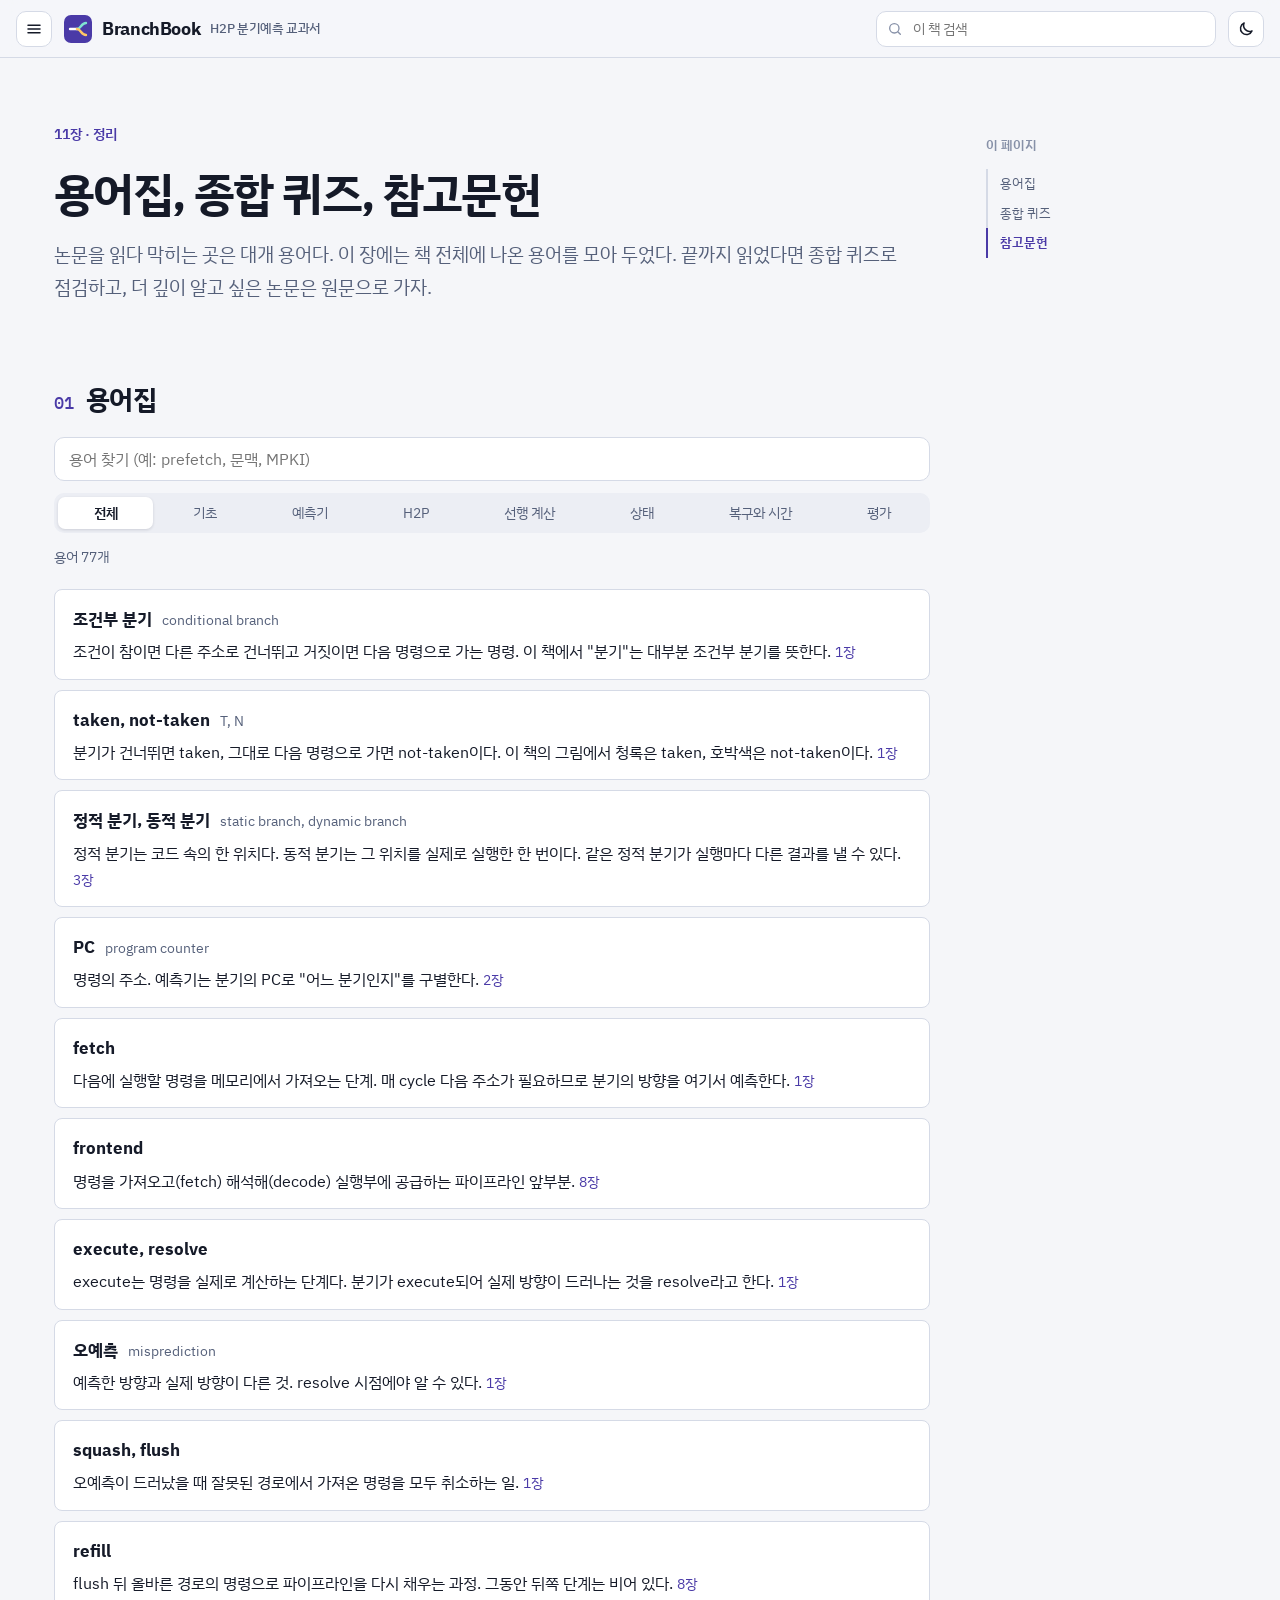
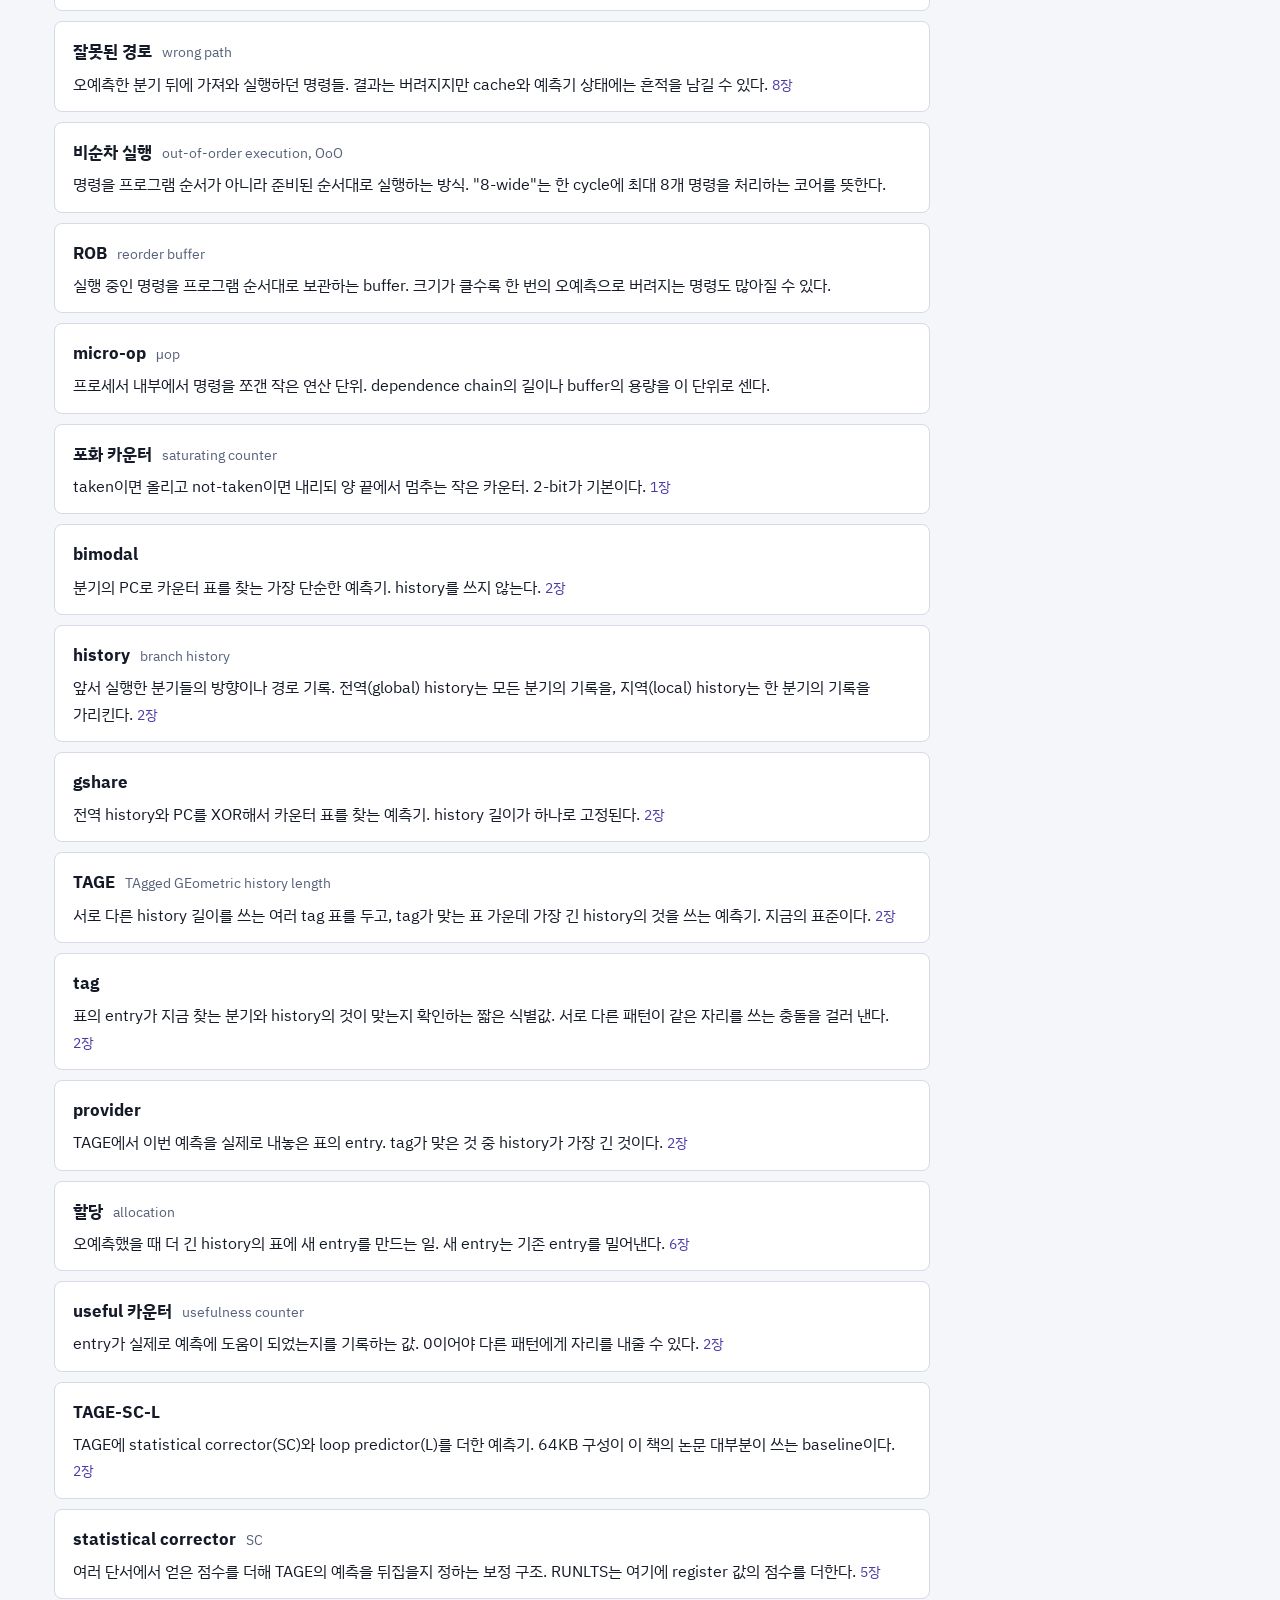
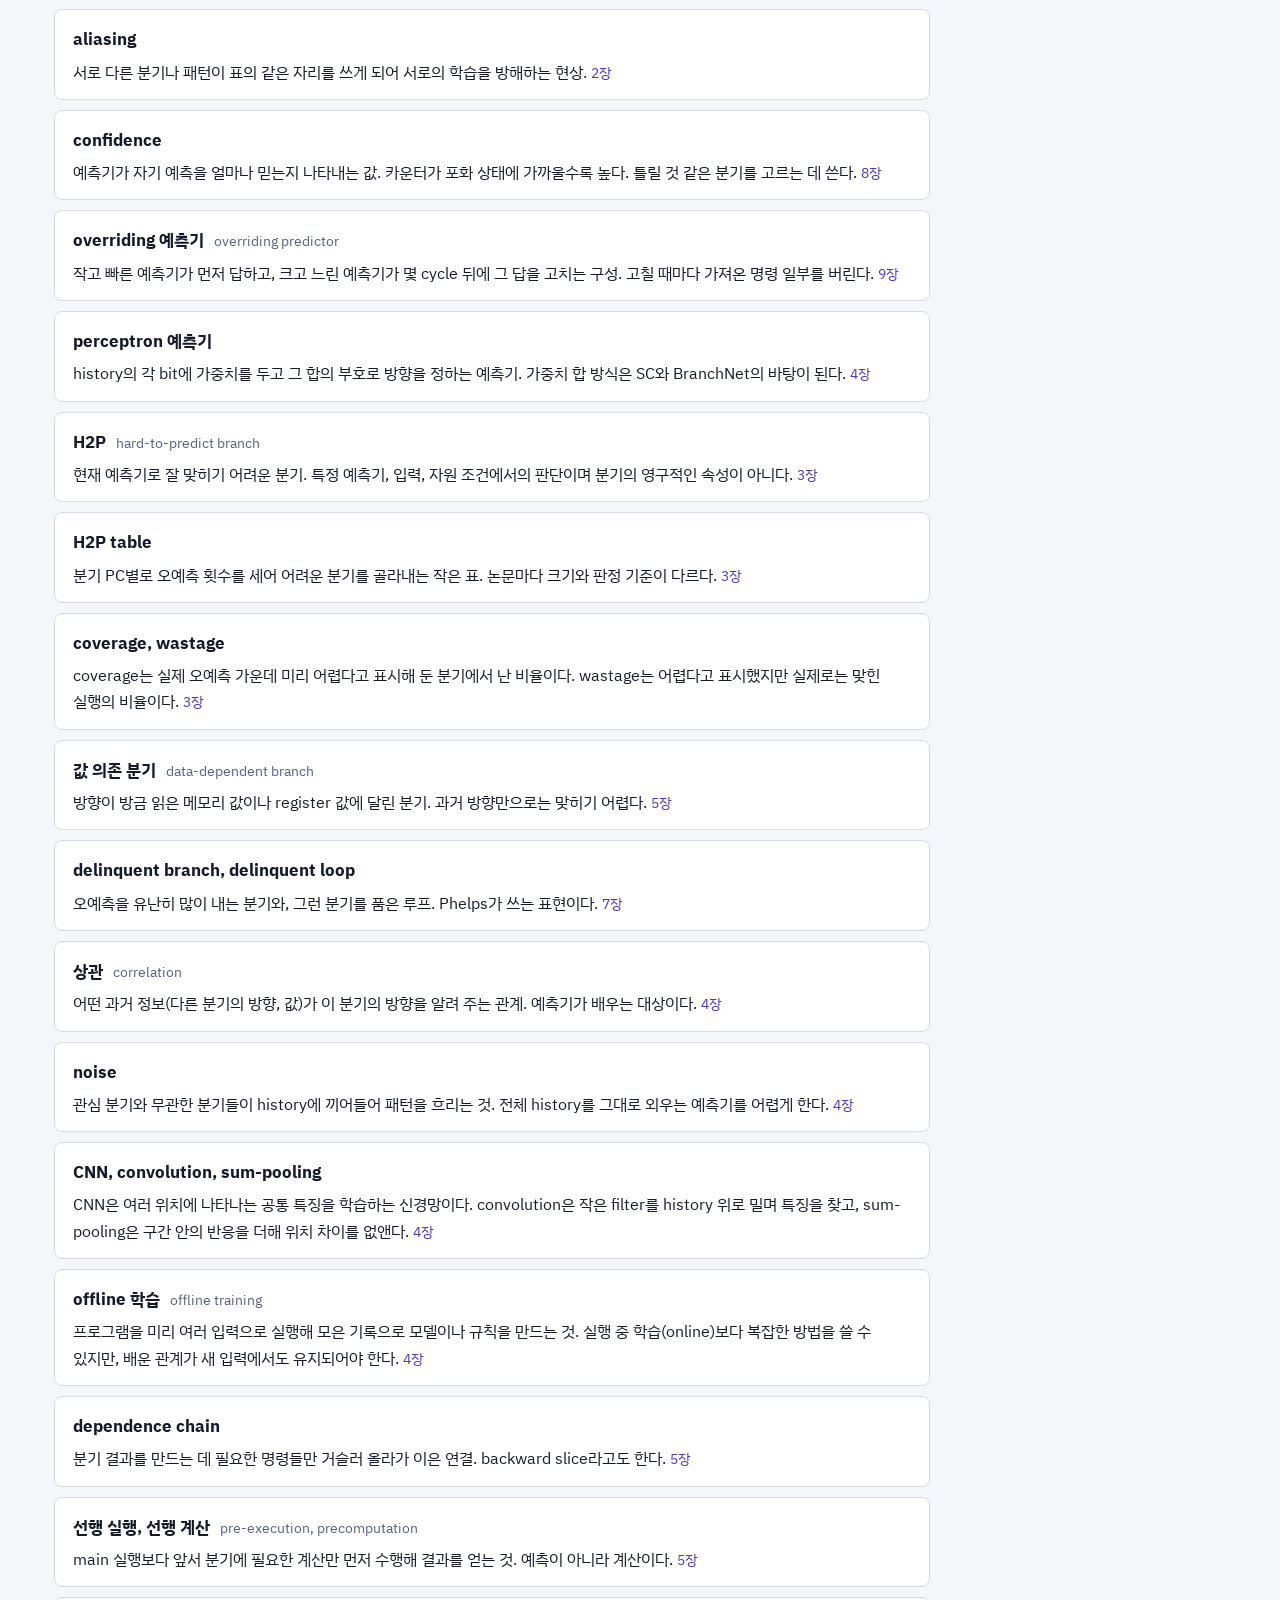
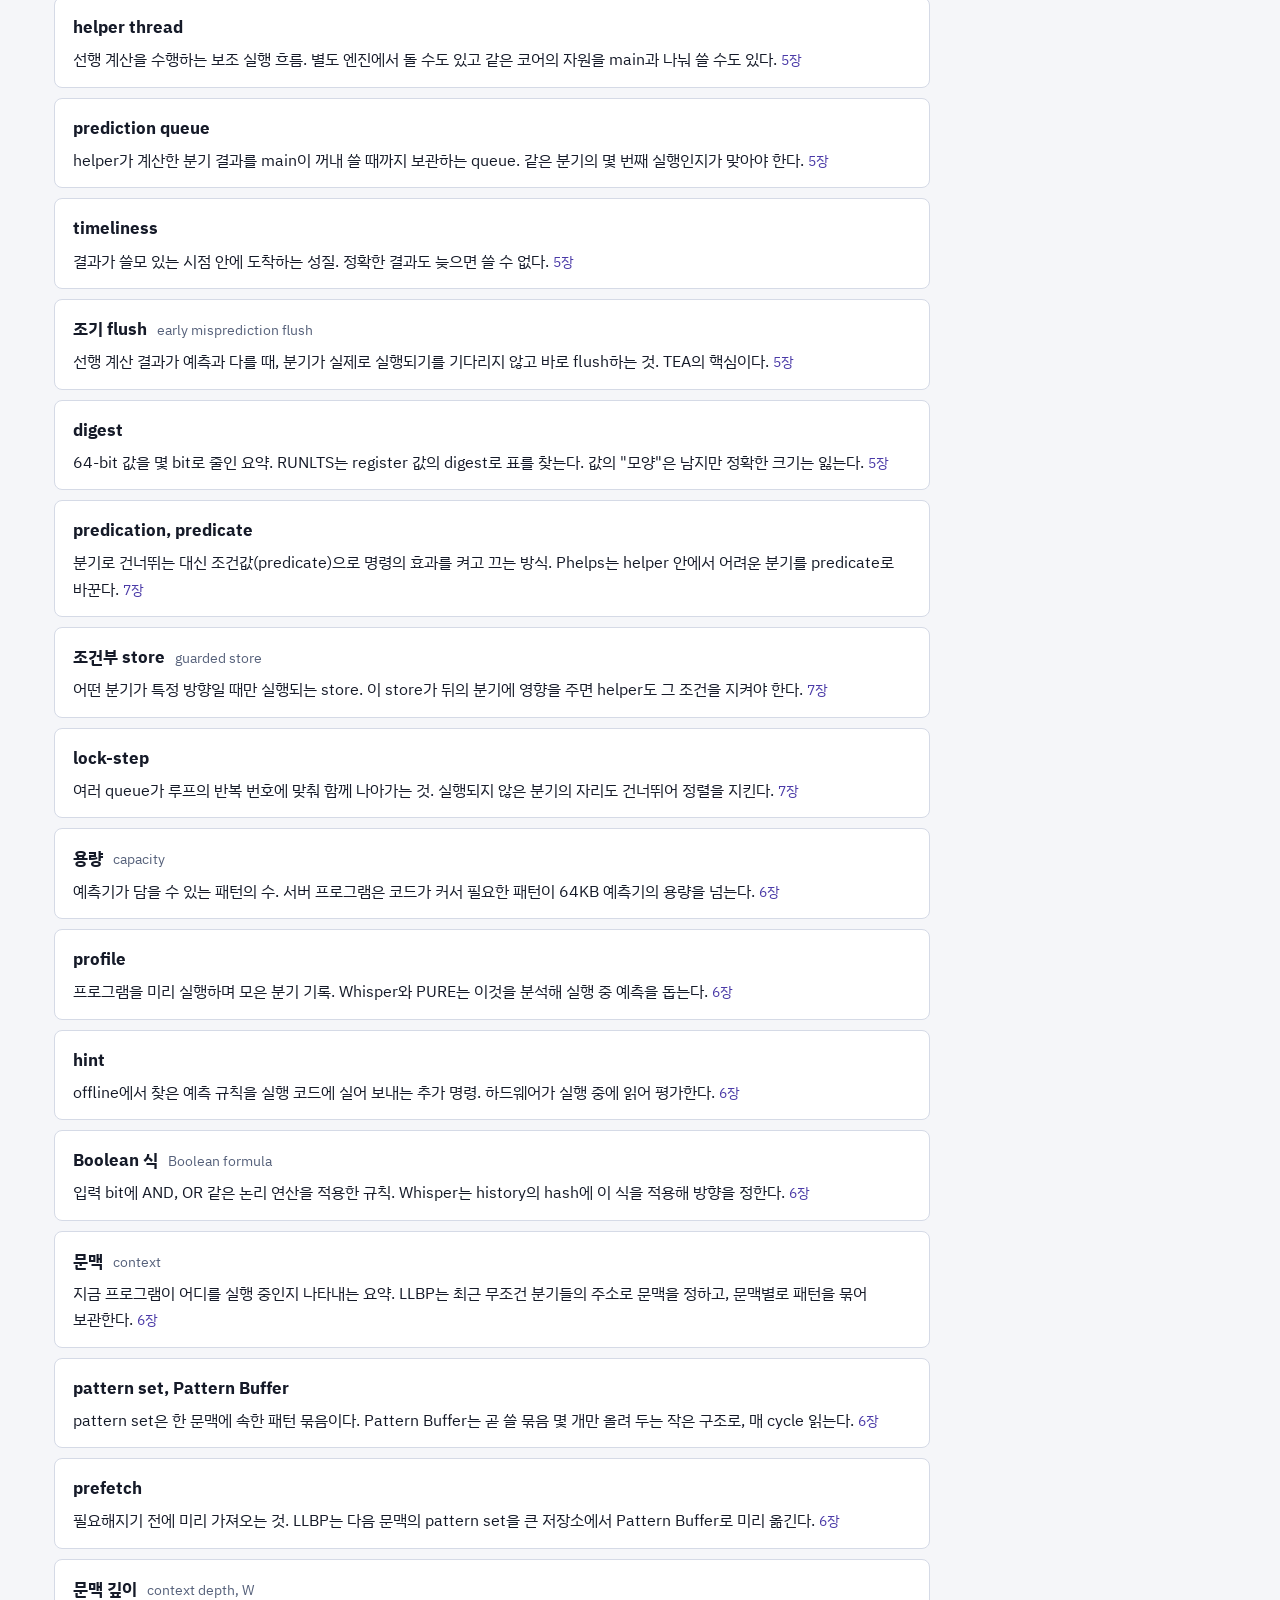
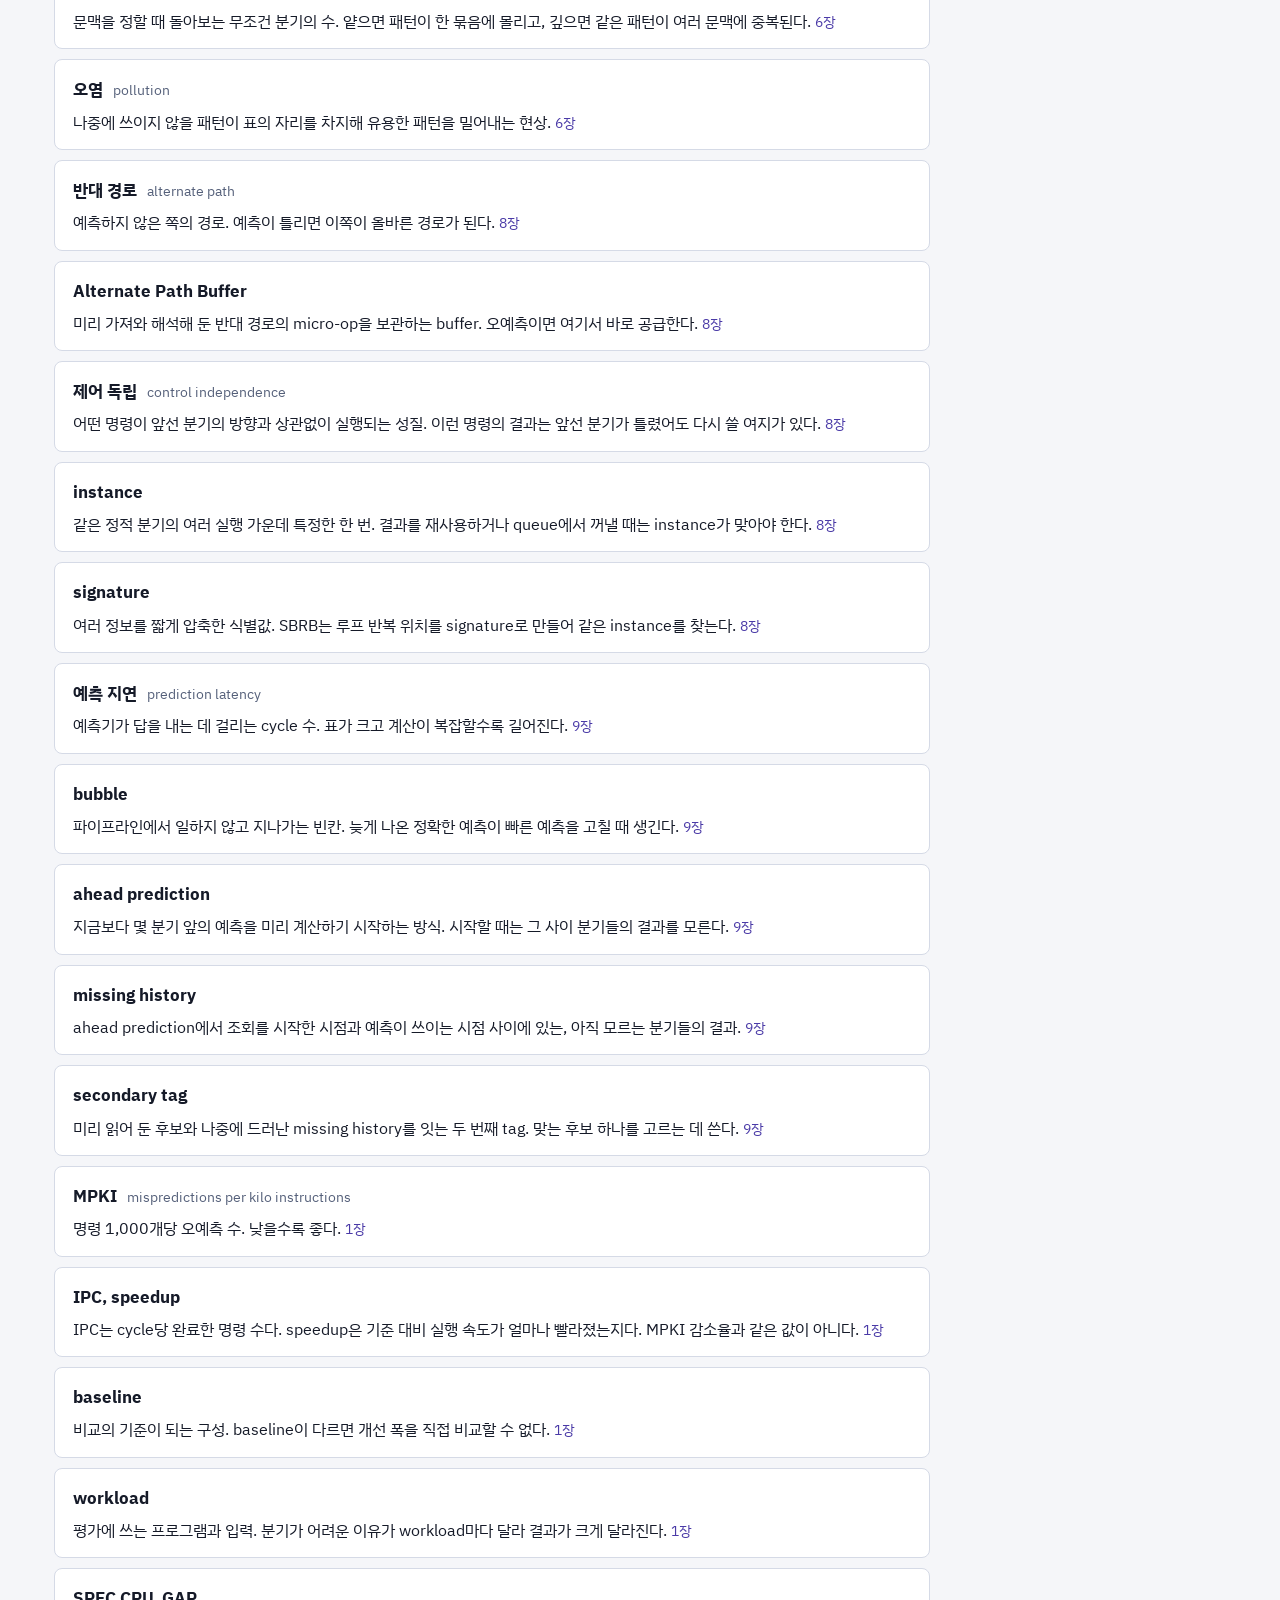
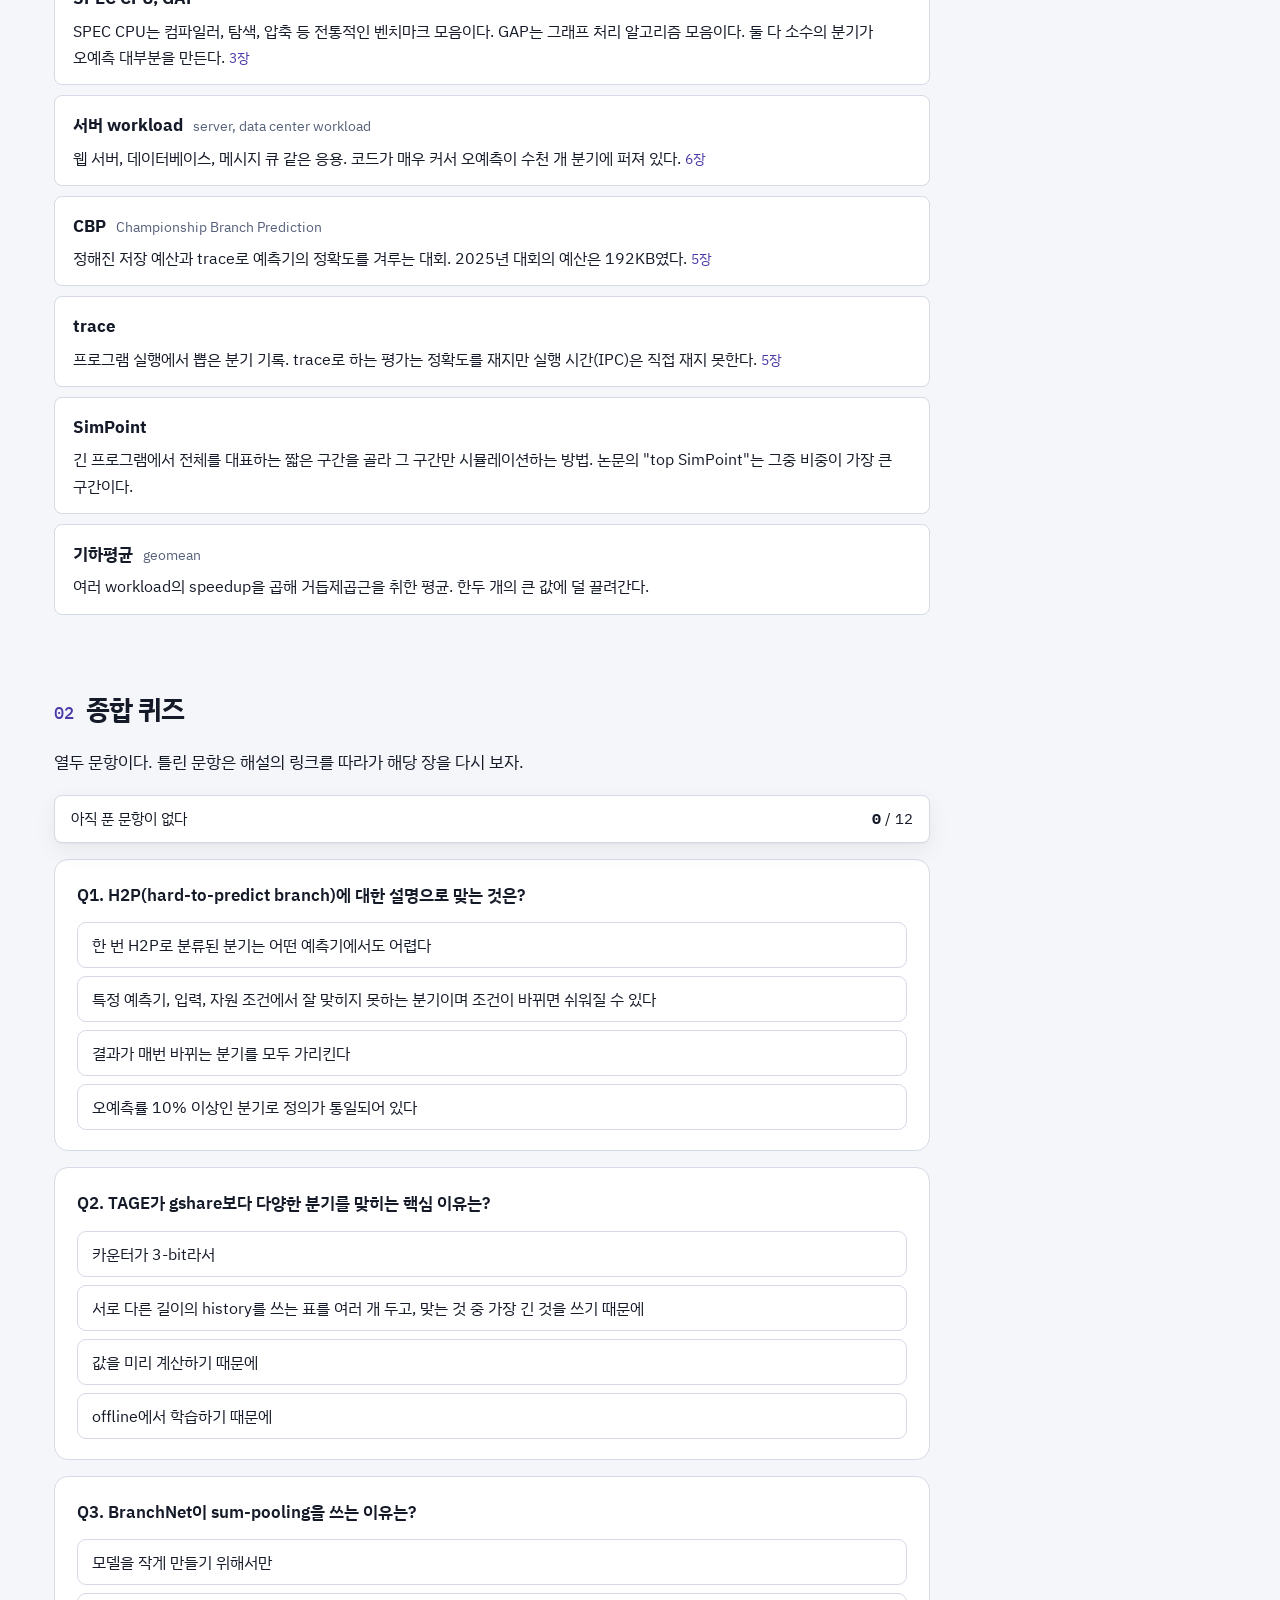
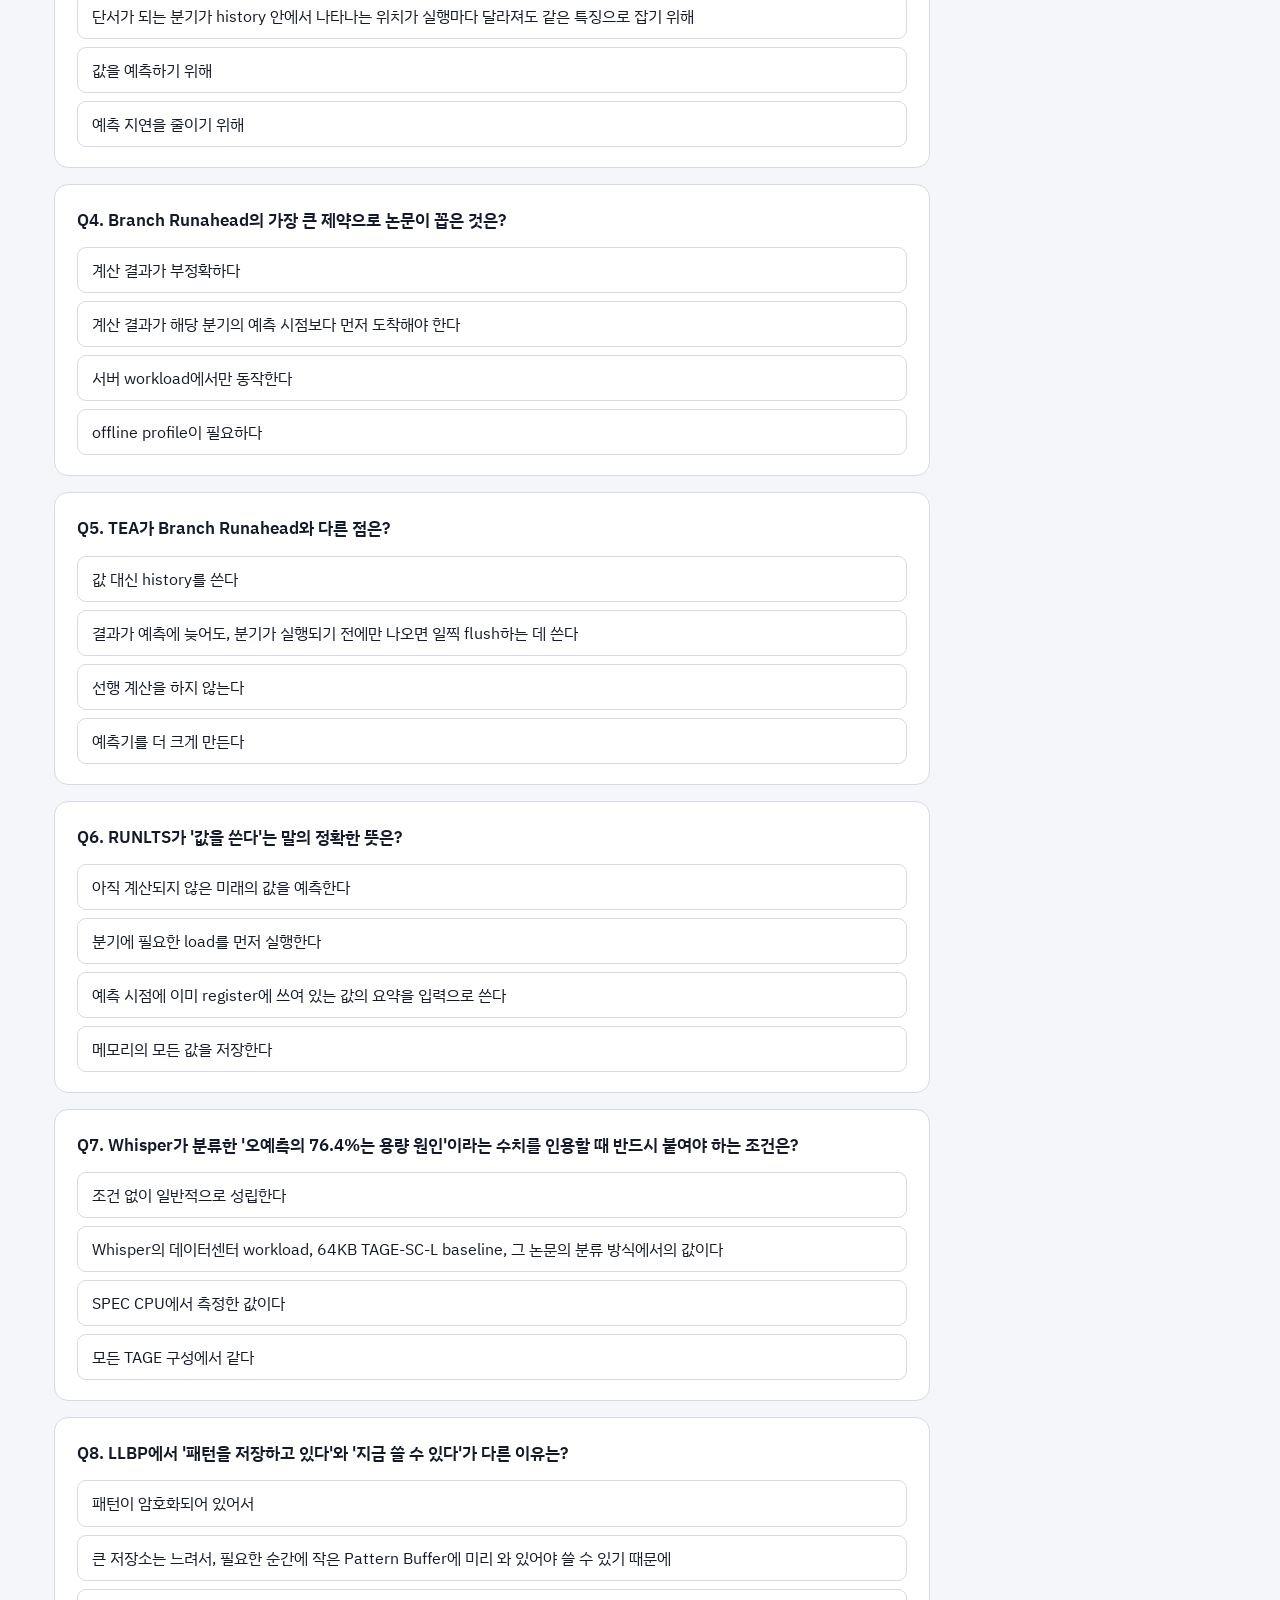
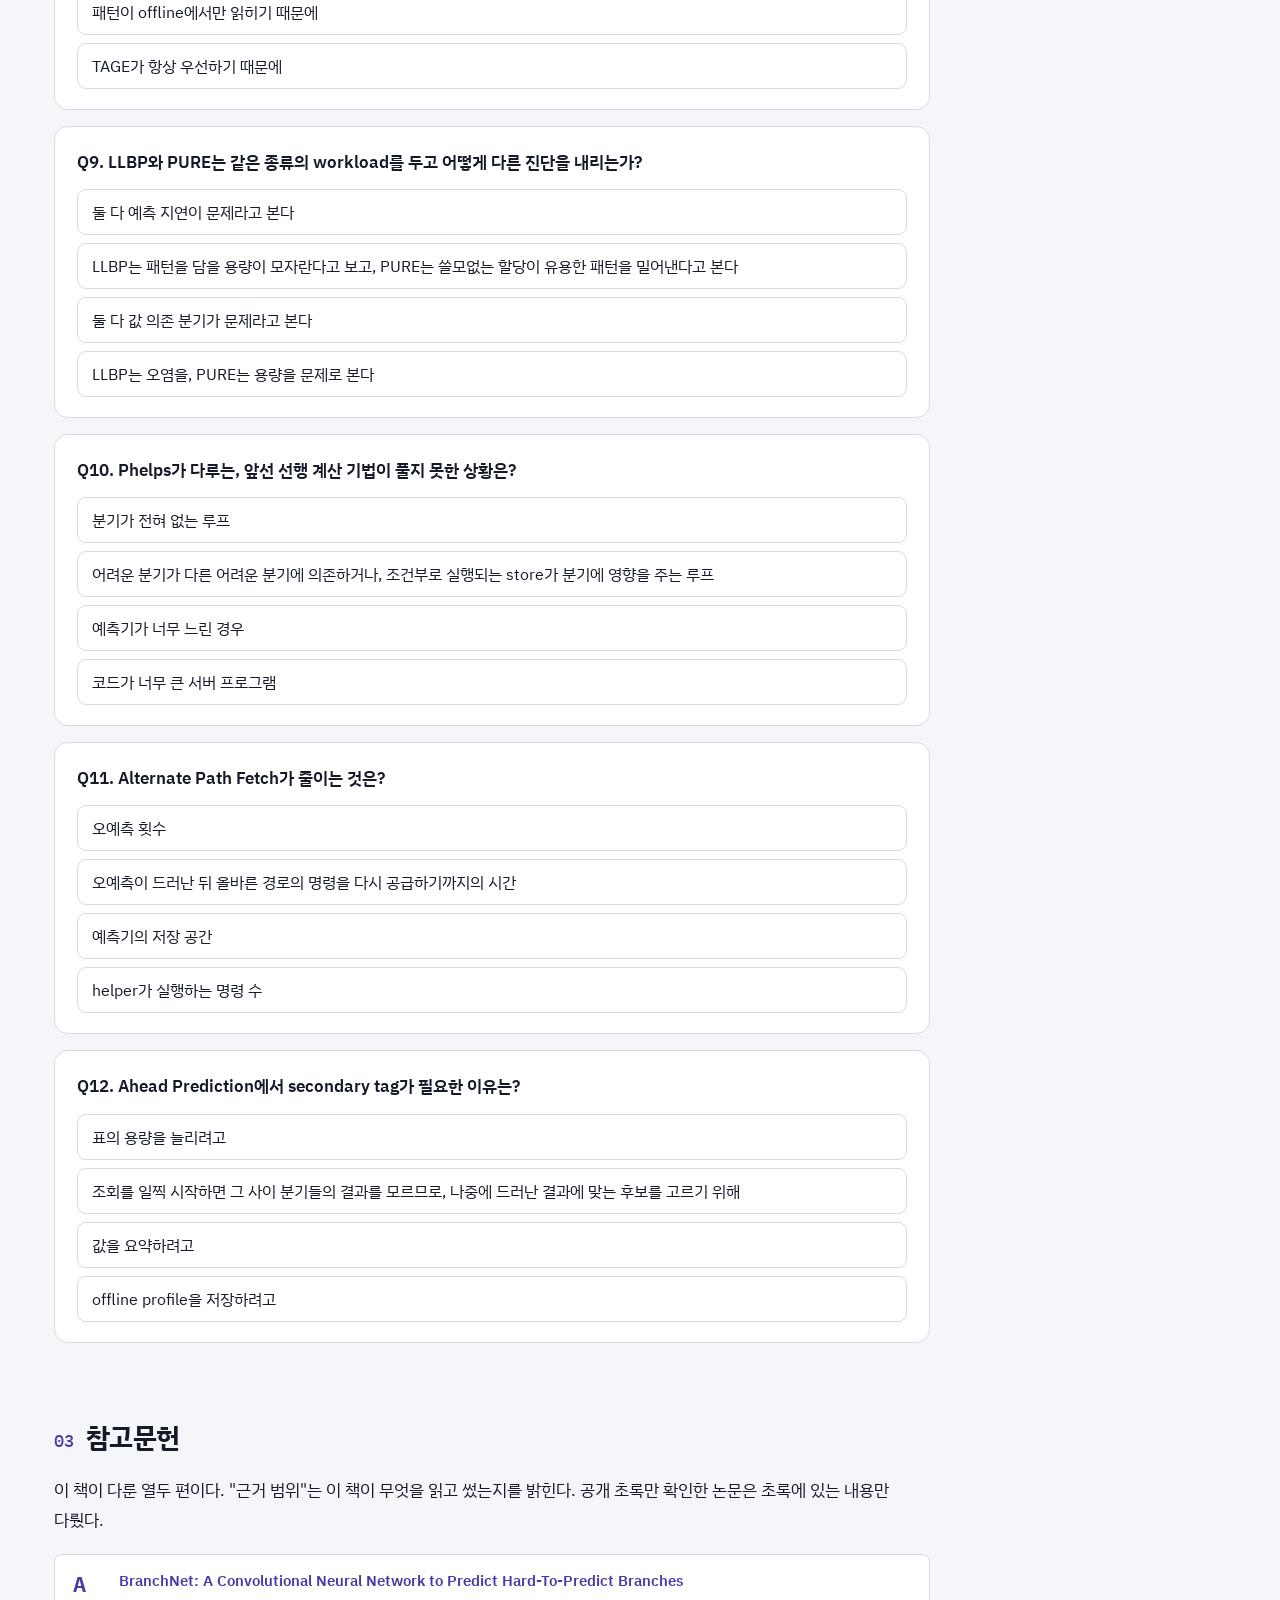
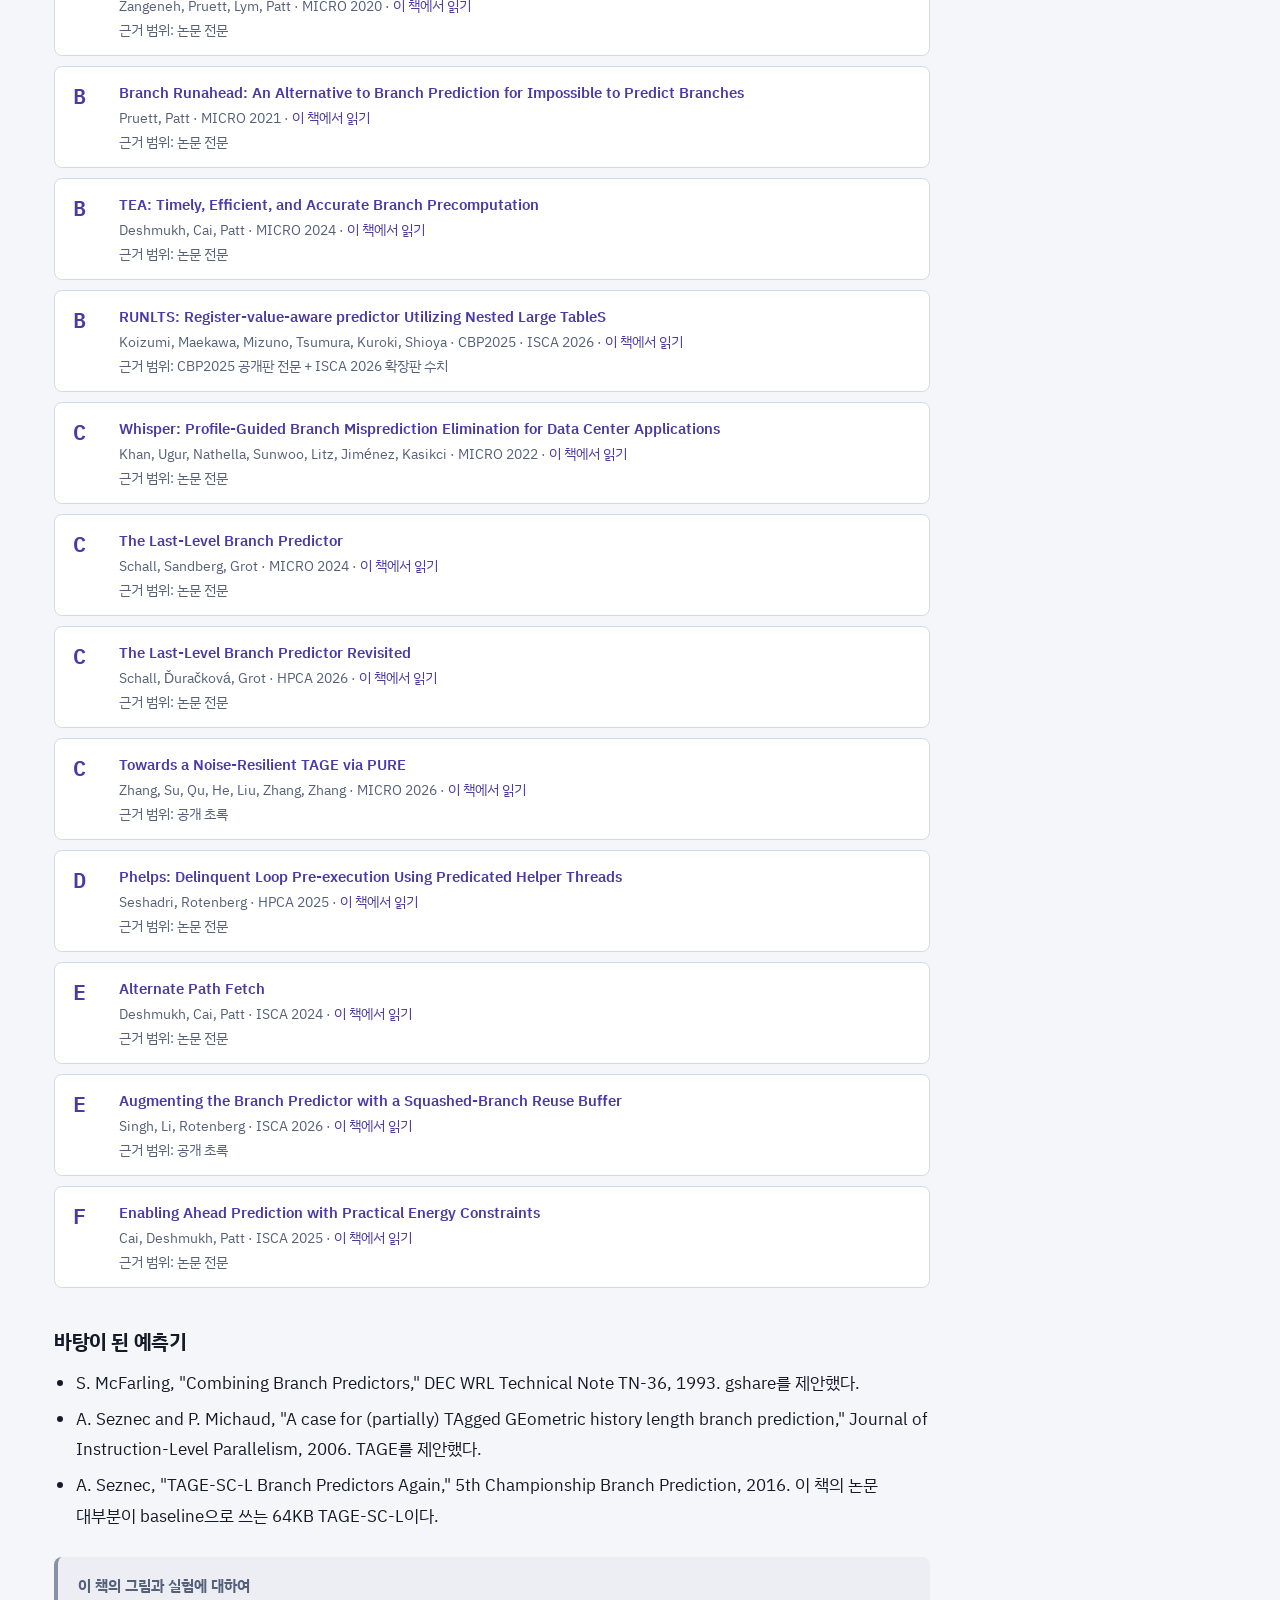
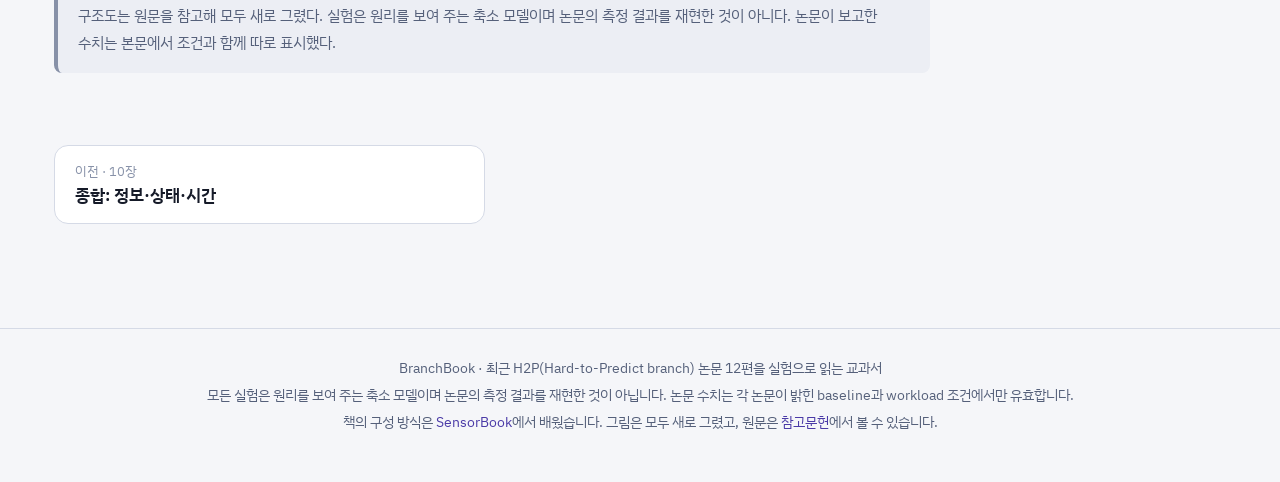
==== chapters/glossary.html @ 48003261 "BranchBook 첫 배포: 홈, 1장, 10장, 11장" ====
<!doctype html>
<html lang="ko">
<head>
<meta charset="utf-8">
<meta name="viewport" content="width=device-width, initial-scale=1">
<title>11장 · 용어집, 종합 퀴즈, 참고문헌 — BranchBook</title>
<meta name="description" content="H2P 분기예측 논문을 읽는 데 필요한 용어 70여 개, 전체 내용을 점검하는 종합 퀴즈, 열두 편의 원문 링크.">
<link rel="icon" href="../favicon.svg" type="image/svg+xml">
<link rel="stylesheet" href="../css/style.css">
<script src="../js/common.js"></script>
<script src="../js/papers.js"></script>
<style>
  .glossary-tools { display: grid; gap: 12px; margin-bottom: 20px; }
  .glossary-tools input[type="search"] { width: 100%; height: 44px; padding: 0 14px; border-radius: 10px; border: 1px solid var(--border); background: var(--elevated); color: var(--text); font: inherit; font-size: 16px; }
  .glossary-count { font-size: 13.5px; color: var(--text-dim); }
  dl.glossary { margin: 0; display: grid; gap: 10px; }
  .glossary-entry { background: var(--elevated); border: 1px solid var(--border); border-radius: var(--radius-small); padding: 14px 18px; }
  .glossary-entry[hidden] { display: none; }
  .glossary-entry dt { font-weight: 700; display: flex; flex-wrap: wrap; gap: 4px 10px; align-items: baseline; }
  .glossary-entry dt small { font-weight: 400; color: var(--text-dim); font-size: 13.5px; }
  .glossary-entry dd { margin: 4px 0 0; font-size: 15.5px; line-height: 1.7; }
  .glossary-entry dd a { white-space: nowrap; font-size: 13.5px; }
  .quiz-score { position: sticky; top: calc(var(--topbar-height) + 10px); z-index: 4; background: var(--elevated); border: 1px solid var(--border); border-radius: var(--radius-small); padding: 10px 16px; margin-bottom: 16px; font-size: 14.5px; display: flex; justify-content: space-between; gap: 12px; box-shadow: var(--shadow); }
  .quiz-score b { font-family: var(--mono); }
  ol.references { list-style: none; padding: 0 !important; display: grid; gap: 10px; }
  ol.references li { background: var(--elevated); border: 1px solid var(--border); border-radius: var(--radius-small); padding: 14px 18px; font-size: 15px; line-height: 1.6; margin: 0; display: grid; grid-template-columns: 34px 1fr; gap: 2px 12px; }
  ol.references .reference-category { grid-row: span 3; font-family: var(--mono); font-size: 22px; font-weight: 600; color: var(--accent); line-height: 1.3; }
  ol.references .reference-title { font-weight: 600; }
  ol.references .reference-meta { color: var(--text-dim); font-size: 14px; }
  ol.references .reference-scope { color: var(--text-dim); font-size: 13.5px; }
</style>
</head>
<body data-root="../" data-chapter="glossary">
<main class="chapter">
  <header class="chapter-hero">
    <p class="chapter-kicker"></p>
    <h1>용어집, 종합 퀴즈, 참고문헌</h1>
    <p class="lead">논문을 읽다 막히는 곳은 대개 용어다. 이 장에는 책 전체에 나온 용어를 모아 두었다. 끝까지 읽었다면 종합 퀴즈로 점검하고, 더 깊이 알고 싶은 논문은 원문으로 가자.</p>
  </header>

  <!-- ============================================================ 1 -->
  <section id="terms">
    <h2>용어집</h2>
    <div class="glossary-tools">
      <input type="search" id="glossary-filter" placeholder="용어 찾기 (예: prefetch, 문맥, MPKI)" aria-label="용어 찾기" autocomplete="off">
      <div class="segmented" id="glossary-group">
        <button data-value="all" class="on">전체</button><button data-value="기초">기초</button><button data-value="예측기">예측기</button><button data-value="H2P">H2P</button><button data-value="선행 계산">선행 계산</button><button data-value="상태">상태</button><button data-value="복구와 시간">복구와 시간</button><button data-value="평가">평가</button>
      </div>
      <div class="glossary-count" id="glossary-count" aria-live="polite"></div>
    </div>

    <dl class="glossary" id="glossary-list">
      <div class="glossary-entry" data-group="기초"><dt>조건부 분기 <small>conditional branch</small></dt><dd>조건이 참이면 다른 주소로 건너뛰고 거짓이면 다음 명령으로 가는 명령. 이 책에서 "분기"는 대부분 조건부 분기를 뜻한다. <a href="basics.html#why-predict">1장</a></dd></div>
      <div class="glossary-entry" data-group="기초"><dt>taken, not-taken <small>T, N</small></dt><dd>분기가 건너뛰면 taken, 그대로 다음 명령으로 가면 not-taken이다. 이 책의 그림에서 청록은 taken, 호박색은 not-taken이다. <a href="basics.html#why-predict">1장</a></dd></div>
      <div class="glossary-entry" data-group="기초"><dt>정적 분기, 동적 분기 <small>static branch, dynamic branch</small></dt><dd>정적 분기는 코드 속의 한 위치다. 동적 분기는 그 위치를 실제로 실행한 한 번이다. 같은 정적 분기가 실행마다 다른 결과를 낼 수 있다. <a href="h2p.html">3장</a></dd></div>
      <div class="glossary-entry" data-group="기초"><dt>PC <small>program counter</small></dt><dd>명령의 주소. 예측기는 분기의 PC로 "어느 분기인지"를 구별한다. <a href="history.html">2장</a></dd></div>
      <div class="glossary-entry" data-group="기초"><dt>fetch</dt><dd>다음에 실행할 명령을 메모리에서 가져오는 단계. 매 cycle 다음 주소가 필요하므로 분기의 방향을 여기서 예측한다. <a href="basics.html#why-predict">1장</a></dd></div>
      <div class="glossary-entry" data-group="기초"><dt>frontend</dt><dd>명령을 가져오고(fetch) 해석해(decode) 실행부에 공급하는 파이프라인 앞부분. <a href="recovery.html#apf">8장</a></dd></div>
      <div class="glossary-entry" data-group="기초"><dt>execute, resolve</dt><dd>execute는 명령을 실제로 계산하는 단계다. 분기가 execute되어 실제 방향이 드러나는 것을 resolve라고 한다. <a href="basics.html#penalty">1장</a></dd></div>
      <div class="glossary-entry" data-group="기초"><dt>오예측 <small>misprediction</small></dt><dd>예측한 방향과 실제 방향이 다른 것. resolve 시점에야 알 수 있다. <a href="basics.html#penalty">1장</a></dd></div>
      <div class="glossary-entry" data-group="기초"><dt>squash, flush</dt><dd>오예측이 드러났을 때 잘못된 경로에서 가져온 명령을 모두 취소하는 일. <a href="basics.html#penalty">1장</a></dd></div>
      <div class="glossary-entry" data-group="기초"><dt>refill</dt><dd>flush 뒤 올바른 경로의 명령으로 파이프라인을 다시 채우는 과정. 그동안 뒤쪽 단계는 비어 있다. <a href="recovery.html#apf">8장</a></dd></div>
      <div class="glossary-entry" data-group="기초"><dt>잘못된 경로 <small>wrong path</small></dt><dd>오예측한 분기 뒤에 가져와 실행하던 명령들. 결과는 버려지지만 cache와 예측기 상태에는 흔적을 남길 수 있다. <a href="recovery.html#sbrb">8장</a></dd></div>
      <div class="glossary-entry" data-group="기초"><dt>비순차 실행 <small>out-of-order execution, OoO</small></dt><dd>명령을 프로그램 순서가 아니라 준비된 순서대로 실행하는 방식. "8-wide"는 한 cycle에 최대 8개 명령을 처리하는 코어를 뜻한다.</dd></div>
      <div class="glossary-entry" data-group="기초"><dt>ROB <small>reorder buffer</small></dt><dd>실행 중인 명령을 프로그램 순서대로 보관하는 buffer. 크기가 클수록 한 번의 오예측으로 버려지는 명령도 많아질 수 있다.</dd></div>
      <div class="glossary-entry" data-group="기초"><dt>micro-op <small>μop</small></dt><dd>프로세서 내부에서 명령을 쪼갠 작은 연산 단위. dependence chain의 길이나 buffer의 용량을 이 단위로 센다.</dd></div>

      <div class="glossary-entry" data-group="예측기"><dt>포화 카운터 <small>saturating counter</small></dt><dd>taken이면 올리고 not-taken이면 내리되 양 끝에서 멈추는 작은 카운터. 2-bit가 기본이다. <a href="basics.html#counter">1장</a></dd></div>
      <div class="glossary-entry" data-group="예측기"><dt>bimodal</dt><dd>분기의 PC로 카운터 표를 찾는 가장 단순한 예측기. history를 쓰지 않는다. <a href="history.html">2장</a></dd></div>
      <div class="glossary-entry" data-group="예측기"><dt>history <small>branch history</small></dt><dd>앞서 실행한 분기들의 방향이나 경로 기록. 전역(global) history는 모든 분기의 기록을, 지역(local) history는 한 분기의 기록을 가리킨다. <a href="history.html">2장</a></dd></div>
      <div class="glossary-entry" data-group="예측기"><dt>gshare</dt><dd>전역 history와 PC를 XOR해서 카운터 표를 찾는 예측기. history 길이가 하나로 고정된다. <a href="history.html">2장</a></dd></div>
      <div class="glossary-entry" data-group="예측기"><dt>TAGE <small>TAgged GEometric history length</small></dt><dd>서로 다른 history 길이를 쓰는 여러 tag 표를 두고, tag가 맞는 표 가운데 가장 긴 history의 것을 쓰는 예측기. 지금의 표준이다. <a href="history.html">2장</a></dd></div>
      <div class="glossary-entry" data-group="예측기"><dt>tag</dt><dd>표의 entry가 지금 찾는 분기와 history의 것이 맞는지 확인하는 짧은 식별값. 서로 다른 패턴이 같은 자리를 쓰는 충돌을 걸러 낸다. <a href="history.html">2장</a></dd></div>
      <div class="glossary-entry" data-group="예측기"><dt>provider</dt><dd>TAGE에서 이번 예측을 실제로 내놓은 표의 entry. tag가 맞은 것 중 history가 가장 긴 것이다. <a href="history.html">2장</a></dd></div>
      <div class="glossary-entry" data-group="예측기"><dt>할당 <small>allocation</small></dt><dd>오예측했을 때 더 긴 history의 표에 새 entry를 만드는 일. 새 entry는 기존 entry를 밀어낸다. <a href="state.html#pure">6장</a></dd></div>
      <div class="glossary-entry" data-group="예측기"><dt>useful 카운터 <small>usefulness counter</small></dt><dd>entry가 실제로 예측에 도움이 되었는지를 기록하는 값. 0이어야 다른 패턴에게 자리를 내줄 수 있다. <a href="history.html">2장</a></dd></div>
      <div class="glossary-entry" data-group="예측기"><dt>TAGE-SC-L</dt><dd>TAGE에 statistical corrector(SC)와 loop predictor(L)를 더한 예측기. 64KB 구성이 이 책의 논문 대부분이 쓰는 baseline이다. <a href="history.html">2장</a></dd></div>
      <div class="glossary-entry" data-group="예측기"><dt>statistical corrector <small>SC</small></dt><dd>여러 단서에서 얻은 점수를 더해 TAGE의 예측을 뒤집을지 정하는 보정 구조. RUNLTS는 여기에 register 값의 점수를 더한다. <a href="value.html#runlts">5장</a></dd></div>
      <div class="glossary-entry" data-group="예측기"><dt>aliasing</dt><dd>서로 다른 분기나 패턴이 표의 같은 자리를 쓰게 되어 서로의 학습을 방해하는 현상. <a href="history.html">2장</a></dd></div>
      <div class="glossary-entry" data-group="예측기"><dt>confidence</dt><dd>예측기가 자기 예측을 얼마나 믿는지 나타내는 값. 카운터가 포화 상태에 가까울수록 높다. 틀릴 것 같은 분기를 고르는 데 쓴다. <a href="recovery.html#apf">8장</a></dd></div>
      <div class="glossary-entry" data-group="예측기"><dt>overriding 예측기 <small>overriding predictor</small></dt><dd>작고 빠른 예측기가 먼저 답하고, 크고 느린 예측기가 몇 cycle 뒤에 그 답을 고치는 구성. 고칠 때마다 가져온 명령 일부를 버린다. <a href="latency.html">9장</a></dd></div>
      <div class="glossary-entry" data-group="예측기"><dt>perceptron 예측기</dt><dd>history의 각 bit에 가중치를 두고 그 합의 부호로 방향을 정하는 예측기. 가중치 합 방식은 SC와 BranchNet의 바탕이 된다. <a href="correlation.html">4장</a></dd></div>

      <div class="glossary-entry" data-group="H2P"><dt>H2P <small>hard-to-predict branch</small></dt><dd>현재 예측기로 잘 맞히기 어려운 분기. 특정 예측기, 입력, 자원 조건에서의 판단이며 분기의 영구적인 속성이 아니다. <a href="h2p.html">3장</a></dd></div>
      <div class="glossary-entry" data-group="H2P"><dt>H2P table</dt><dd>분기 PC별로 오예측 횟수를 세어 어려운 분기를 골라내는 작은 표. 논문마다 크기와 판정 기준이 다르다. <a href="h2p.html">3장</a></dd></div>
      <div class="glossary-entry" data-group="H2P"><dt>coverage, wastage</dt><dd>coverage는 실제 오예측 가운데 미리 어렵다고 표시해 둔 분기에서 난 비율이다. wastage는 어렵다고 표시했지만 실제로는 맞힌 실행의 비율이다. <a href="h2p.html">3장</a></dd></div>
      <div class="glossary-entry" data-group="H2P"><dt>값 의존 분기 <small>data-dependent branch</small></dt><dd>방향이 방금 읽은 메모리 값이나 register 값에 달린 분기. 과거 방향만으로는 맞히기 어렵다. <a href="value.html">5장</a></dd></div>
      <div class="glossary-entry" data-group="H2P"><dt>delinquent branch, delinquent loop</dt><dd>오예측을 유난히 많이 내는 분기와, 그런 분기를 품은 루프. Phelps가 쓰는 표현이다. <a href="loop.html#phelps">7장</a></dd></div>
      <div class="glossary-entry" data-group="H2P"><dt>상관 <small>correlation</small></dt><dd>어떤 과거 정보(다른 분기의 방향, 값)가 이 분기의 방향을 알려 주는 관계. 예측기가 배우는 대상이다. <a href="correlation.html">4장</a></dd></div>
      <div class="glossary-entry" data-group="H2P"><dt>noise</dt><dd>관심 분기와 무관한 분기들이 history에 끼어들어 패턴을 흐리는 것. 전체 history를 그대로 외우는 예측기를 어렵게 한다. <a href="correlation.html#branchnet">4장</a></dd></div>
      <div class="glossary-entry" data-group="H2P"><dt>CNN, convolution, sum-pooling</dt><dd>CNN은 여러 위치에 나타나는 공통 특징을 학습하는 신경망이다. convolution은 작은 filter를 history 위로 밀며 특징을 찾고, sum-pooling은 구간 안의 반응을 더해 위치 차이를 없앤다. <a href="correlation.html#branchnet">4장</a></dd></div>
      <div class="glossary-entry" data-group="H2P"><dt>offline 학습 <small>offline training</small></dt><dd>프로그램을 미리 여러 입력으로 실행해 모은 기록으로 모델이나 규칙을 만드는 것. 실행 중 학습(online)보다 복잡한 방법을 쓸 수 있지만, 배운 관계가 새 입력에서도 유지되어야 한다. <a href="correlation.html#branchnet">4장</a></dd></div>

      <div class="glossary-entry" data-group="선행 계산"><dt>dependence chain</dt><dd>분기 결과를 만드는 데 필요한 명령들만 거슬러 올라가 이은 연결. backward slice라고도 한다. <a href="value.html#runahead">5장</a></dd></div>
      <div class="glossary-entry" data-group="선행 계산"><dt>선행 실행, 선행 계산 <small>pre-execution, precomputation</small></dt><dd>main 실행보다 앞서 분기에 필요한 계산만 먼저 수행해 결과를 얻는 것. 예측이 아니라 계산이다. <a href="value.html">5장</a></dd></div>
      <div class="glossary-entry" data-group="선행 계산"><dt>helper thread</dt><dd>선행 계산을 수행하는 보조 실행 흐름. 별도 엔진에서 돌 수도 있고 같은 코어의 자원을 main과 나눠 쓸 수도 있다. <a href="value.html#tea">5장</a></dd></div>
      <div class="glossary-entry" data-group="선행 계산"><dt>prediction queue</dt><dd>helper가 계산한 분기 결과를 main이 꺼내 쓸 때까지 보관하는 queue. 같은 분기의 몇 번째 실행인지가 맞아야 한다. <a href="value.html#runahead">5장</a></dd></div>
      <div class="glossary-entry" data-group="선행 계산"><dt>timeliness</dt><dd>결과가 쓸모 있는 시점 안에 도착하는 성질. 정확한 결과도 늦으면 쓸 수 없다. <a href="value.html#runahead">5장</a></dd></div>
      <div class="glossary-entry" data-group="선행 계산"><dt>조기 flush <small>early misprediction flush</small></dt><dd>선행 계산 결과가 예측과 다를 때, 분기가 실제로 실행되기를 기다리지 않고 바로 flush하는 것. TEA의 핵심이다. <a href="value.html#tea">5장</a></dd></div>
      <div class="glossary-entry" data-group="선행 계산"><dt>digest</dt><dd>64-bit 값을 몇 bit로 줄인 요약. RUNLTS는 register 값의 digest로 표를 찾는다. 값의 "모양"은 남지만 정확한 크기는 잃는다. <a href="value.html#runlts">5장</a></dd></div>
      <div class="glossary-entry" data-group="선행 계산"><dt>predication, predicate</dt><dd>분기로 건너뛰는 대신 조건값(predicate)으로 명령의 효과를 켜고 끄는 방식. Phelps는 helper 안에서 어려운 분기를 predicate로 바꾼다. <a href="loop.html#phelps">7장</a></dd></div>
      <div class="glossary-entry" data-group="선행 계산"><dt>조건부 store <small>guarded store</small></dt><dd>어떤 분기가 특정 방향일 때만 실행되는 store. 이 store가 뒤의 분기에 영향을 주면 helper도 그 조건을 지켜야 한다. <a href="loop.html#phelps">7장</a></dd></div>
      <div class="glossary-entry" data-group="선행 계산"><dt>lock-step</dt><dd>여러 queue가 루프의 반복 번호에 맞춰 함께 나아가는 것. 실행되지 않은 분기의 자리도 건너뛰어 정렬을 지킨다. <a href="loop.html#phelps">7장</a></dd></div>

      <div class="glossary-entry" data-group="상태"><dt>용량 <small>capacity</small></dt><dd>예측기가 담을 수 있는 패턴의 수. 서버 프로그램은 코드가 커서 필요한 패턴이 64KB 예측기의 용량을 넘는다. <a href="state.html">6장</a></dd></div>
      <div class="glossary-entry" data-group="상태"><dt>profile</dt><dd>프로그램을 미리 실행하며 모은 분기 기록. Whisper와 PURE는 이것을 분석해 실행 중 예측을 돕는다. <a href="state.html#whisper">6장</a></dd></div>
      <div class="glossary-entry" data-group="상태"><dt>hint</dt><dd>offline에서 찾은 예측 규칙을 실행 코드에 실어 보내는 추가 명령. 하드웨어가 실행 중에 읽어 평가한다. <a href="state.html#whisper">6장</a></dd></div>
      <div class="glossary-entry" data-group="상태"><dt>Boolean 식 <small>Boolean formula</small></dt><dd>입력 bit에 AND, OR 같은 논리 연산을 적용한 규칙. Whisper는 history의 hash에 이 식을 적용해 방향을 정한다. <a href="state.html#whisper">6장</a></dd></div>
      <div class="glossary-entry" data-group="상태"><dt>문맥 <small>context</small></dt><dd>지금 프로그램이 어디를 실행 중인지 나타내는 요약. LLBP는 최근 무조건 분기들의 주소로 문맥을 정하고, 문맥별로 패턴을 묶어 보관한다. <a href="state.html#llbp">6장</a></dd></div>
      <div class="glossary-entry" data-group="상태"><dt>pattern set, Pattern Buffer</dt><dd>pattern set은 한 문맥에 속한 패턴 묶음이다. Pattern Buffer는 곧 쓸 묶음 몇 개만 올려 두는 작은 구조로, 매 cycle 읽는다. <a href="state.html#llbp">6장</a></dd></div>
      <div class="glossary-entry" data-group="상태"><dt>prefetch</dt><dd>필요해지기 전에 미리 가져오는 것. LLBP는 다음 문맥의 pattern set을 큰 저장소에서 Pattern Buffer로 미리 옮긴다. <a href="state.html#llbp">6장</a></dd></div>
      <div class="glossary-entry" data-group="상태"><dt>문맥 깊이 <small>context depth, W</small></dt><dd>문맥을 정할 때 돌아보는 무조건 분기의 수. 얕으면 패턴이 한 묶음에 몰리고, 깊으면 같은 패턴이 여러 문맥에 중복된다. <a href="state.html#llbpx">6장</a></dd></div>
      <div class="glossary-entry" data-group="상태"><dt>오염 <small>pollution</small></dt><dd>나중에 쓰이지 않을 패턴이 표의 자리를 차지해 유용한 패턴을 밀어내는 현상. <a href="state.html#pure">6장</a></dd></div>

      <div class="glossary-entry" data-group="복구와 시간"><dt>반대 경로 <small>alternate path</small></dt><dd>예측하지 않은 쪽의 경로. 예측이 틀리면 이쪽이 올바른 경로가 된다. <a href="recovery.html#apf">8장</a></dd></div>
      <div class="glossary-entry" data-group="복구와 시간"><dt>Alternate Path Buffer</dt><dd>미리 가져와 해석해 둔 반대 경로의 micro-op을 보관하는 buffer. 오예측이면 여기서 바로 공급한다. <a href="recovery.html#apf">8장</a></dd></div>
      <div class="glossary-entry" data-group="복구와 시간"><dt>제어 독립 <small>control independence</small></dt><dd>어떤 명령이 앞선 분기의 방향과 상관없이 실행되는 성질. 이런 명령의 결과는 앞선 분기가 틀렸어도 다시 쓸 여지가 있다. <a href="recovery.html#sbrb">8장</a></dd></div>
      <div class="glossary-entry" data-group="복구와 시간"><dt>instance</dt><dd>같은 정적 분기의 여러 실행 가운데 특정한 한 번. 결과를 재사용하거나 queue에서 꺼낼 때는 instance가 맞아야 한다. <a href="recovery.html#sbrb">8장</a></dd></div>
      <div class="glossary-entry" data-group="복구와 시간"><dt>signature</dt><dd>여러 정보를 짧게 압축한 식별값. SBRB는 루프 반복 위치를 signature로 만들어 같은 instance를 찾는다. <a href="recovery.html#sbrb">8장</a></dd></div>
      <div class="glossary-entry" data-group="복구와 시간"><dt>예측 지연 <small>prediction latency</small></dt><dd>예측기가 답을 내는 데 걸리는 cycle 수. 표가 크고 계산이 복잡할수록 길어진다. <a href="latency.html">9장</a></dd></div>
      <div class="glossary-entry" data-group="복구와 시간"><dt>bubble</dt><dd>파이프라인에서 일하지 않고 지나가는 빈칸. 늦게 나온 정확한 예측이 빠른 예측을 고칠 때 생긴다. <a href="latency.html">9장</a></dd></div>
      <div class="glossary-entry" data-group="복구와 시간"><dt>ahead prediction</dt><dd>지금보다 몇 분기 앞의 예측을 미리 계산하기 시작하는 방식. 시작할 때는 그 사이 분기들의 결과를 모른다. <a href="latency.html#ahead">9장</a></dd></div>
      <div class="glossary-entry" data-group="복구와 시간"><dt>missing history</dt><dd>ahead prediction에서 조회를 시작한 시점과 예측이 쓰이는 시점 사이에 있는, 아직 모르는 분기들의 결과. <a href="latency.html#ahead">9장</a></dd></div>
      <div class="glossary-entry" data-group="복구와 시간"><dt>secondary tag</dt><dd>미리 읽어 둔 후보와 나중에 드러난 missing history를 잇는 두 번째 tag. 맞는 후보 하나를 고르는 데 쓴다. <a href="latency.html#ahead">9장</a></dd></div>

      <div class="glossary-entry" data-group="평가"><dt>MPKI <small>mispredictions per kilo instructions</small></dt><dd>명령 1,000개당 오예측 수. 낮을수록 좋다. <a href="basics.html#metrics">1장</a></dd></div>
      <div class="glossary-entry" data-group="평가"><dt>IPC, speedup</dt><dd>IPC는 cycle당 완료한 명령 수다. speedup은 기준 대비 실행 속도가 얼마나 빨라졌는지다. MPKI 감소율과 같은 값이 아니다. <a href="basics.html#metrics">1장</a></dd></div>
      <div class="glossary-entry" data-group="평가"><dt>baseline</dt><dd>비교의 기준이 되는 구성. baseline이 다르면 개선 폭을 직접 비교할 수 없다. <a href="basics.html#reading-results">1장</a></dd></div>
      <div class="glossary-entry" data-group="평가"><dt>workload</dt><dd>평가에 쓰는 프로그램과 입력. 분기가 어려운 이유가 workload마다 달라 결과가 크게 달라진다. <a href="basics.html#reading-results">1장</a></dd></div>
      <div class="glossary-entry" data-group="평가"><dt>SPEC CPU, GAP</dt><dd>SPEC CPU는 컴파일러, 탐색, 압축 등 전통적인 벤치마크 모음이다. GAP는 그래프 처리 알고리즘 모음이다. 둘 다 소수의 분기가 오예측 대부분을 만든다. <a href="h2p.html">3장</a></dd></div>
      <div class="glossary-entry" data-group="평가"><dt>서버 workload <small>server, data center workload</small></dt><dd>웹 서버, 데이터베이스, 메시지 큐 같은 응용. 코드가 매우 커서 오예측이 수천 개 분기에 퍼져 있다. <a href="state.html">6장</a></dd></div>
      <div class="glossary-entry" data-group="평가"><dt>CBP <small>Championship Branch Prediction</small></dt><dd>정해진 저장 예산과 trace로 예측기의 정확도를 겨루는 대회. 2025년 대회의 예산은 192KB였다. <a href="value.html#runlts">5장</a></dd></div>
      <div class="glossary-entry" data-group="평가"><dt>trace</dt><dd>프로그램 실행에서 뽑은 분기 기록. trace로 하는 평가는 정확도를 재지만 실행 시간(IPC)은 직접 재지 못한다. <a href="value.html#runlts">5장</a></dd></div>
      <div class="glossary-entry" data-group="평가"><dt>SimPoint</dt><dd>긴 프로그램에서 전체를 대표하는 짧은 구간을 골라 그 구간만 시뮬레이션하는 방법. 논문의 "top SimPoint"는 그중 비중이 가장 큰 구간이다.</dd></div>
      <div class="glossary-entry" data-group="평가"><dt>기하평균 <small>geomean</small></dt><dd>여러 workload의 speedup을 곱해 거듭제곱근을 취한 평균. 한두 개의 큰 값에 덜 끌려간다.</dd></div>
    </dl>
  </section>

  <!-- ============================================================ 2 -->
  <section id="final-quiz">
    <h2>종합 퀴즈</h2>
    <p>열두 문항이다. 틀린 문항은 해설의 링크를 따라가 해당 장을 다시 보자.</p>
    <div class="quiz-score" id="quiz-score" aria-live="polite"><span>아직 푼 문항이 없다</span><span><b>0</b> / 12</span></div>
    <div class="quiz" id="final-quiz-list"></div>
  </section>

  <!-- ============================================================ 3 -->
  <section id="references">
    <h2>참고문헌</h2>
    <p>이 책이 다룬 열두 편이다. "근거 범위"는 이 책이 무엇을 읽고 썼는지를 밝힌다. 공개 초록만 확인한 논문은 초록에 있는 내용만 다뤘다.</p>
    <ol class="references" id="reference-list"></ol>
    <h3>바탕이 된 예측기</h3>
    <ul>
      <li>S. McFarling, "Combining Branch Predictors," DEC WRL Technical Note TN-36, 1993. gshare를 제안했다.</li>
      <li>A. Seznec and P. Michaud, "A case for (partially) TAgged GEometric history length branch prediction," Journal of Instruction-Level Parallelism, 2006. TAGE를 제안했다.</li>
      <li>A. Seznec, "TAGE-SC-L Branch Predictors Again," 5th Championship Branch Prediction, 2016. 이 책의 논문 대부분이 baseline으로 쓰는 64KB TAGE-SC-L이다.</li>
    </ul>
    <div class="callout evidence">
      <strong>이 책의 그림과 실험에 대하여</strong>
      <p>구조도는 원문을 참고해 모두 새로 그렸다. 실험은 원리를 보여 주는 축소 모델이며 논문의 측정 결과를 재현한 것이 아니다. 논문이 보고한 수치는 본문에서 조건과 함께 따로 표시했다.</p>
    </div>
  </section>
</main>

<script>
(function () {
  "use strict";

  /* ============================================================ 용어 찾기 */
  (function setupGlossaryFilter() {
    const entries = Array.from(document.querySelectorAll(".glossary-entry"));
    const filterInput = document.getElementById("glossary-filter");
    function refresh() {
      const query = filterInput.value.trim().toLowerCase();
      const group = groupControl.value;
      let visibleCount = 0;
      entries.forEach((entry) => {
        const matchesGroup = group === "all" || entry.dataset.group === group;
        const matchesQuery = query === "" || entry.textContent.toLowerCase().includes(query);
        const isVisible = matchesGroup && matchesQuery;
        entry.hidden = !isVisible;
        if (isVisible) visibleCount++;
      });
      const countText = visibleCount === 0
        ? "맞는 용어가 없다. 다른 낱말이나 영어 표기로 찾아보자."
        : "용어 " + visibleCount + "개";
      BranchBook.setContent("glossary-count", countText);
    }
    const groupControl = BranchBook.bindSegmented("glossary-group", refresh);
    filterInput.addEventListener("input", refresh);
    refresh();
  })();

  /* ============================================================ 종합 퀴즈 */
  (function setupFinalQuiz() {
    const questions = [
      {
        question: "H2P(hard-to-predict branch)에 대한 설명으로 맞는 것은?",
        options: ["한 번 H2P로 분류된 분기는 어떤 예측기에서도 어렵다", "특정 예측기, 입력, 자원 조건에서 잘 맞히지 못하는 분기이며 조건이 바뀌면 쉬워질 수 있다", "결과가 매번 바뀌는 분기를 모두 가리킨다", "오예측률 10% 이상인 분기로 정의가 통일되어 있다"],
        answerIndex: 1,
        explanation: "H2P는 분기의 영구적인 속성이 아니다. 논문마다 판정 기준도 다르다. <a href='h2p.html'>3장</a>",
      },
      {
        question: "TAGE가 gshare보다 다양한 분기를 맞히는 핵심 이유는?",
        options: ["카운터가 3-bit라서", "서로 다른 길이의 history를 쓰는 표를 여러 개 두고, 맞는 것 중 가장 긴 것을 쓰기 때문에", "값을 미리 계산하기 때문에", "offline에서 학습하기 때문에"],
        answerIndex: 1,
        explanation: "분기마다 필요한 history 길이가 다르다. TAGE는 여러 길이를 동시에 시도한다. <a href='history.html'>2장</a>",
      },
      {
        question: "BranchNet이 sum-pooling을 쓰는 이유는?",
        options: ["모델을 작게 만들기 위해서만", "단서가 되는 분기가 history 안에서 나타나는 위치가 실행마다 달라져도 같은 특징으로 잡기 위해", "값을 예측하기 위해", "예측 지연을 줄이기 위해"],
        answerIndex: 1,
        explanation: "사이에 끼는 무관한 분기의 수가 달라지면 단서의 위치가 흔들린다. 구간 안의 반응을 더하면 위치 차이가 사라진다. <a href='correlation.html#branchnet'>4장</a>",
      },
      {
        question: "Branch Runahead의 가장 큰 제약으로 논문이 꼽은 것은?",
        options: ["계산 결과가 부정확하다", "계산 결과가 해당 분기의 예측 시점보다 먼저 도착해야 한다", "서버 workload에서만 동작한다", "offline profile이 필요하다"],
        answerIndex: 1,
        explanation: "timeliness가 병목이다. 엔진이 만든 예측의 약 40%만 제때 나온다고 보고했다. <a href='value.html#runahead'>5장</a>",
      },
      {
        question: "TEA가 Branch Runahead와 다른 점은?",
        options: ["값 대신 history를 쓴다", "결과가 예측에 늦어도, 분기가 실행되기 전에만 나오면 일찍 flush하는 데 쓴다", "선행 계산을 하지 않는다", "예측기를 더 크게 만든다"],
        answerIndex: 1,
        explanation: "기한을 '예측 전'에서 '실행 전'으로 늦췄다. 이미 낭비한 시간은 못 돌리지만 남은 낭비를 막는다. <a href='value.html#tea'>5장</a>",
      },
      {
        question: "RUNLTS가 '값을 쓴다'는 말의 정확한 뜻은?",
        options: ["아직 계산되지 않은 미래의 값을 예측한다", "분기에 필요한 load를 먼저 실행한다", "예측 시점에 이미 register에 쓰여 있는 값의 요약을 입력으로 쓴다", "메모리의 모든 값을 저장한다"],
        answerIndex: 2,
        explanation: "예측할 때 준비된 digest만 읽는다. 미래의 값을 아는 것이 아니다. <a href='value.html#runlts'>5장</a>",
      },
      {
        question: "Whisper가 분류한 '오예측의 76.4%는 용량 원인'이라는 수치를 인용할 때 반드시 붙여야 하는 조건은?",
        options: ["조건 없이 일반적으로 성립한다", "Whisper의 데이터센터 workload, 64KB TAGE-SC-L baseline, 그 논문의 분류 방식에서의 값이다", "SPEC CPU에서 측정한 값이다", "모든 TAGE 구성에서 같다"],
        answerIndex: 1,
        explanation: "workload와 baseline, 분류 방법이 바뀌면 이 비율도 바뀐다. <a href='state.html#whisper'>6장</a>",
      },
      {
        question: "LLBP에서 '패턴을 저장하고 있다'와 '지금 쓸 수 있다'가 다른 이유는?",
        options: ["패턴이 암호화되어 있어서", "큰 저장소는 느려서, 필요한 순간에 작은 Pattern Buffer에 미리 와 있어야 쓸 수 있기 때문에", "패턴이 offline에서만 읽히기 때문에", "TAGE가 항상 우선하기 때문에"],
        answerIndex: 1,
        explanation: "매 cycle 읽는 것은 작은 buffer뿐이다. 다음 문맥의 묶음을 미리 가져오지 못하면 용량의 이득이 사라진다. <a href='state.html#llbp'>6장</a>",
      },
      {
        question: "LLBP와 PURE는 같은 종류의 workload를 두고 어떻게 다른 진단을 내리는가?",
        options: ["둘 다 예측 지연이 문제라고 본다", "LLBP는 패턴을 담을 용량이 모자란다고 보고, PURE는 쓸모없는 할당이 유용한 패턴을 밀어낸다고 본다", "둘 다 값 의존 분기가 문제라고 본다", "LLBP는 오염을, PURE는 용량을 문제로 본다"],
        answerIndex: 1,
        explanation: "LLBP 계열은 저장 공간을 늘리고 PURE는 들어오는 패턴을 거른다. PURE는 공개 초록 범위에서만 확인된다. <a href='state.html#pure'>6장</a>",
      },
      {
        question: "Phelps가 다루는, 앞선 선행 계산 기법이 풀지 못한 상황은?",
        options: ["분기가 전혀 없는 루프", "어려운 분기가 다른 어려운 분기에 의존하거나, 조건부로 실행되는 store가 분기에 영향을 주는 루프", "예측기가 너무 느린 경우", "코드가 너무 큰 서버 프로그램"],
        answerIndex: 1,
        explanation: "helper가 안쪽 분기를 다시 예측하면 병목이 helper로 옮겨 갈 뿐이다. Phelps는 분기를 조건값으로 바꿔 계산한다. <a href='loop.html#phelps'>7장</a>",
      },
      {
        question: "Alternate Path Fetch가 줄이는 것은?",
        options: ["오예측 횟수", "오예측이 드러난 뒤 올바른 경로의 명령을 다시 공급하기까지의 시간", "예측기의 저장 공간", "helper가 실행하는 명령 수"],
        answerIndex: 1,
        explanation: "방향 정확도는 그대로다. 반대 경로를 미리 가져와 해석해 두었다가 틀리면 바로 공급한다. <a href='recovery.html#apf'>8장</a>",
      },
      {
        question: "Ahead Prediction에서 secondary tag가 필요한 이유는?",
        options: ["표의 용량을 늘리려고", "조회를 일찍 시작하면 그 사이 분기들의 결과를 모르므로, 나중에 드러난 결과에 맞는 후보를 고르기 위해", "값을 요약하려고", "offline profile을 저장하려고"],
        answerIndex: 1,
        explanation: "모든 조합을 다 읽으면 에너지가 크게 든다. 실제로 나타나는 조합이 적다는 관찰을 이용해 후보에 두 번째 tag를 붙인다. <a href='latency.html#ahead'>9장</a>",
      },
    ];
    const quizContainer = document.getElementById("final-quiz-list");
    const scoreElement = document.getElementById("quiz-score");
    let answeredCount = 0;
    let correctCount = 0;
    BranchBook.renderQuiz(quizContainer, questions);
    quizContainer.addEventListener("quizanswered", (quizEvent) => {
      answeredCount++;
      if (quizEvent.detail.isCorrect) correctCount++;
      const remainingCount = questions.length - answeredCount;
      const message = remainingCount === 0 ? "다 풀었다" : remainingCount + "문항 남았다";
      scoreElement.innerHTML = "<span>" + message + "</span><span>맞힌 문항 <b>" + correctCount + "</b> / " + questions.length + "</span>";
    });
  })();

  /* ============================================================ 참고문헌: 논문 자료에서 만든다 */
  (function buildReferences() {
    const listElement = document.getElementById("reference-list");
    listElement.innerHTML = BranchBook.papers.map((paper) =>
      "<li>" +
      '<span class="reference-category">' + paper.category + "</span>" +
      '<span class="reference-title"><a href="' + paper.url + '" rel="noopener">' + paper.title + "</a></span>" +
      '<span class="reference-meta">' + paper.authors + " · " + paper.venue + ' · <a href="' + paper.chapter + ".html#" + paper.anchor + '">이 책에서 읽기</a></span>' +
      '<span class="reference-scope">근거 범위: ' + paper.evidence + "</span>" +
      "</li>"
    ).join("");
  })();
})();
</script>
</body>
</html>
---- css/style.css ----
/* ==========================================================================
   BranchBook — H2P 분기예측 교과서 공통 스타일
   색 규칙: taken(청록)과 not-taken(호박색)은 사이트 전체에서 같은 뜻으로만 쓴다.
   오예측(빨강)은 상태 색이므로 항상 기호(✕)나 테두리와 함께 표시한다.
   ========================================================================== */
@import url("https://fonts.googleapis.com/css2?family=IBM+Plex+Mono:wght@400;500;600&family=IBM+Plex+Sans+KR:wght@400;500;600;700&display=swap");

:root {
  --background: #f5f6f9;
  --elevated: #ffffff;
  --surface: #eceef4;
  --surface-strong: #e1e5ee;
  --border: #d5dae6;
  --text: #151a28;
  --text-dim: #55607a;
  --text-faint: #8791a8;
  --accent: #4a3aa7;
  --accent-soft: rgba(74, 58, 167, 0.1);
  --taken: #12998a;
  --taken-soft: rgba(18, 153, 138, 0.14);
  --not-taken: #e08a00;
  --not-taken-soft: rgba(224, 138, 0, 0.16);
  --mispredict: #e34948;
  --mispredict-soft: rgba(227, 73, 72, 0.12);
  --series-1: #4a3aa7;
  --series-2: #eb6834;
  --series-3: #1baf7a;
  --series-4: #2a78d6;
  --grid: rgba(21, 26, 40, 0.08);
  --axis: rgba(21, 26, 40, 0.42);
  --canvas-background: #ffffff;
  --shadow: 0 1px 2px rgba(18, 24, 44, 0.05), 0 8px 24px rgba(18, 24, 44, 0.06);
  --radius: 14px;
  --radius-small: 8px;
  --font: "IBM Plex Sans KR", -apple-system, BlinkMacSystemFont, "Apple SD Gothic Neo", "Noto Sans KR", "Malgun Gothic", sans-serif;
  --mono: "IBM Plex Mono", ui-monospace, SFMono-Regular, Menlo, monospace;
  --content-width: 880px;
  --topbar-height: 58px;
  color-scheme: light;
}

@media (prefers-color-scheme: dark) {
  :root:not([data-theme="light"]) {
    --background: #0d1220;
    --elevated: #141b2b;
    --surface: #1a2236;
    --surface-strong: #222c44;
    --border: #2b3650;
    --text: #e7ebf5;
    --text-dim: #9ba7c0;
    --text-faint: #6b7690;
    --accent: #9085e9;
    --accent-soft: rgba(144, 133, 233, 0.16);
    --taken: #1aa890;
    --taken-soft: rgba(26, 168, 144, 0.18);
    --not-taken: #c98500;
    --not-taken-soft: rgba(201, 133, 0, 0.2);
    --mispredict: #e66767;
    --mispredict-soft: rgba(230, 103, 103, 0.16);
    --series-1: #9085e9;
    --series-2: #d95926;
    --series-3: #199e70;
    --series-4: #3987e5;
    --grid: rgba(231, 235, 245, 0.08);
    --axis: rgba(231, 235, 245, 0.45);
    --canvas-background: #111827;
    --shadow: 0 1px 2px rgba(0, 0, 0, 0.3), 0 10px 30px rgba(0, 0, 0, 0.35);
    color-scheme: dark;
  }
}
:root[data-theme="dark"] {
  --background: #0d1220;
  --elevated: #141b2b;
  --surface: #1a2236;
  --surface-strong: #222c44;
  --border: #2b3650;
  --text: #e7ebf5;
  --text-dim: #9ba7c0;
  --text-faint: #6b7690;
  --accent: #9085e9;
  --accent-soft: rgba(144, 133, 233, 0.16);
  --taken: #1aa890;
  --taken-soft: rgba(26, 168, 144, 0.18);
  --not-taken: #c98500;
  --not-taken-soft: rgba(201, 133, 0, 0.2);
  --mispredict: #e66767;
  --mispredict-soft: rgba(230, 103, 103, 0.16);
  --series-1: #9085e9;
  --series-2: #d95926;
  --series-3: #199e70;
  --series-4: #3987e5;
  --grid: rgba(231, 235, 245, 0.08);
  --axis: rgba(231, 235, 245, 0.45);
  --canvas-background: #111827;
  --shadow: 0 1px 2px rgba(0, 0, 0, 0.3), 0 10px 30px rgba(0, 0, 0, 0.35);
  color-scheme: dark;
}

* { box-sizing: border-box; }
html { scroll-behavior: smooth; scroll-padding-top: calc(var(--topbar-height) + 16px); -webkit-text-size-adjust: 100%; }
body {
  margin: 0;
  background: var(--background);
  color: var(--text);
  font-family: var(--font);
  font-size: 17px;
  line-height: 1.78;
  word-break: keep-all;
  overflow-wrap: break-word;
  -webkit-font-smoothing: antialiased;
}
img, svg, canvas { max-width: 100%; }
a { color: var(--accent); text-decoration: none; }
a:hover { text-decoration: underline; }
code, kbd { font-family: var(--mono); font-size: 0.88em; background: var(--surface); padding: 0.1em 0.4em; border-radius: 5px; }
pre { font-family: var(--mono); font-size: 14px; line-height: 1.65; background: var(--surface); border: 1px solid var(--border); border-radius: var(--radius-small); padding: 16px 18px; overflow-x: auto; margin: 20px 0; }
pre code { background: none; padding: 0; font-size: inherit; }
::selection { background: var(--accent-soft); }
:focus-visible { outline: 2px solid var(--accent); outline-offset: 2px; }

/* ------------------------------------------------------------------ 상단바 */
.topbar {
  position: sticky; top: 0; z-index: 50;
  height: var(--topbar-height);
  display: flex; align-items: center; gap: 12px;
  padding: 0 16px;
  background: color-mix(in srgb, var(--background) 84%, transparent);
  backdrop-filter: saturate(160%) blur(12px);
  -webkit-backdrop-filter: saturate(160%) blur(12px);
  border-bottom: 1px solid var(--border);
}
.logo { display: flex; align-items: center; gap: 10px; font-weight: 700; color: var(--text); letter-spacing: -0.02em; font-size: 18px; white-space: nowrap; }
.logo:hover { text-decoration: none; }
.logo-mark { width: 28px; height: 28px; flex: none; }
.logo small { font-weight: 500; color: var(--text-dim); font-size: 13px; }
.topbar-spacer { flex: 1; }
.icon-button {
  display: inline-flex; align-items: center; justify-content: center;
  width: 36px; height: 36px; padding: 0; border-radius: 10px; flex: none;
  border: 1px solid var(--border); background: var(--elevated); color: var(--text);
  cursor: pointer;
}
.icon-button:hover { border-color: var(--accent); }
.icon-button svg { width: 18px; height: 18px; }
.search { position: relative; flex: 0 1 340px; min-width: 0; }
.search input {
  width: 100%; height: 36px; padding: 0 12px 0 36px; border-radius: 10px;
  border: 1px solid var(--border); background: var(--elevated); color: var(--text);
  font: inherit; font-size: 14px;
}
.search > svg { position: absolute; left: 11px; top: 10px; width: 16px; height: 16px; color: var(--text-faint); pointer-events: none; }
.search-results {
  position: absolute; top: 44px; left: 0; right: 0; max-height: 60vh; overflow-y: auto;
  background: var(--elevated); border: 1px solid var(--border); border-radius: 12px; box-shadow: var(--shadow);
  display: none; padding: 6px;
}
.search-results.open { display: block; }
.search-results a { display: block; padding: 8px 10px; border-radius: 8px; color: var(--text); font-size: 14px; line-height: 1.45; }
.search-results a:hover, .search-results a.active { background: var(--accent-soft); text-decoration: none; }
.search-results small { display: block; color: var(--text-faint); font-size: 12px; }
.search-results .search-empty { padding: 10px; color: var(--text-dim); font-size: 14px; }
@media (max-width: 620px) { .logo small { display: none; } .search { flex-basis: 150px; } }
@media (max-width: 400px) { .logo span { display: none; } }

.reading-progress { position: fixed; top: var(--topbar-height); left: 0; height: 2px; width: 0; background: var(--accent); z-index: 51; }

/* ------------------------------------------------------------------ 챕터 서랍 */
.drawer-backdrop { position: fixed; inset: 0; background: rgba(8, 12, 24, 0.45); opacity: 0; pointer-events: none; transition: opacity 0.2s; z-index: 60; }
.drawer {
  position: fixed; top: 0; bottom: 0; left: 0; width: min(340px, 88vw); z-index: 61;
  background: var(--elevated); border-right: 1px solid var(--border);
  transform: translateX(-102%); transition: transform 0.22s ease; overflow-y: auto; padding: 18px 14px 28px;
}
body.drawer-open .drawer { transform: none; }
body.drawer-open .drawer-backdrop { opacity: 1; pointer-events: auto; }
.drawer h2 { font-size: 13px; font-weight: 600; color: var(--text-faint); margin: 6px 10px 10px; }
.chapter-list { list-style: none; margin: 0; padding: 0; }
.chapter-list a { display: flex; gap: 12px; align-items: baseline; padding: 8px 10px; border-radius: 9px; color: var(--text); font-size: 15px; line-height: 1.45; }
.chapter-list a:hover { background: var(--surface); text-decoration: none; }
.chapter-list a.active { background: var(--accent-soft); color: var(--accent); font-weight: 600; }
.chapter-list .chapter-number { font-family: var(--mono); font-size: 12px; color: var(--text-faint); flex: none; }
.chapter-list a.active .chapter-number { color: var(--accent); }

/* ------------------------------------------------------------------ 본문 레이아웃 */
.layout { display: grid; grid-template-columns: minmax(0, 1fr); max-width: 1220px; margin: 0 auto; padding: 0 24px; gap: 56px; }
@media (min-width: 1160px) { .layout { grid-template-columns: minmax(0, var(--content-width)) 240px; justify-content: center; } }
.page-contents { display: none; }
@media (min-width: 1160px) {
  .page-contents { display: block; position: sticky; top: calc(var(--topbar-height) + 28px); align-self: start; max-height: calc(100vh - var(--topbar-height) - 56px); overflow-y: auto; margin-top: 76px; }
}
.page-contents h2 { font-size: 13px; font-weight: 600; color: var(--text-faint); margin: 0 0 12px; }
.page-contents a { display: block; padding: 5px 12px; border-left: 2px solid var(--border); color: var(--text-dim); font-size: 13px; line-height: 1.5; }
.page-contents a:hover { color: var(--text); text-decoration: none; }
.page-contents a.active { border-left-color: var(--accent); color: var(--accent); font-weight: 600; }

main.chapter { min-width: 0; padding-bottom: 40px; }
main.chapter > section { margin-top: 76px; }
main.chapter h2 { font-size: 27px; line-height: 1.35; letter-spacing: -0.025em; margin: 0 0 20px; font-weight: 700; }
main.chapter h2 .section-number { font-family: var(--mono); font-size: 17px; font-weight: 500; color: var(--accent); margin-right: 12px; letter-spacing: 0; }
main.chapter h3 { font-size: 20px; line-height: 1.4; letter-spacing: -0.02em; margin: 40px 0 12px; font-weight: 700; }
main.chapter p { margin: 0 0 18px; }
main.chapter ul, main.chapter ol { margin: 0 0 18px; padding-left: 22px; }
main.chapter li { margin-bottom: 6px; }
strong { font-weight: 700; }
/* 한글은 기울임꼴이 어색하므로 강조(em)는 형광펜 밑줄로 표시한다 */
em { font-style: normal; background: linear-gradient(transparent 60%, var(--not-taken-soft) 0); }
.term { color: var(--accent); font-weight: 700; }
.english { color: var(--text-dim); font-size: 0.92em; }
.taken-text { color: var(--taken); font-weight: 700; }
.not-taken-text { color: var(--not-taken); font-weight: 700; }

.chapter-hero { padding-top: 64px; }
.chapter-kicker { font-size: 14px; font-weight: 600; color: var(--accent); margin: 0 0 10px; display: flex; gap: 10px; align-items: center; flex-wrap: wrap; }
.chapter-kicker .category-badge { font-family: var(--mono); font-size: 12px; padding: 2px 9px; border-radius: 999px; background: var(--accent-soft); }
.chapter-hero h1 { font-size: clamp(32px, 5vw, 46px); line-height: 1.2; letter-spacing: -0.035em; margin: 0 0 18px; font-weight: 700; }
.lead { font-size: 19px; color: var(--text-dim); line-height: 1.75; margin: 0 0 30px; }
.objectives { background: var(--elevated); border: 1px solid var(--border); border-radius: var(--radius); padding: 20px 24px; }
.objectives-title { font-size: 13px; font-weight: 600; color: var(--text-faint); margin: 0 0 10px !important; }
.objectives ul { list-style: none; margin: 0 !important; padding: 0 !important; }
.objectives li { position: relative; padding-left: 24px; margin-bottom: 6px; }
.objectives li::before { content: ""; position: absolute; left: 3px; top: 0.72em; width: 9px; height: 9px; border-radius: 3px; background: var(--taken); }
.objectives li:nth-child(even)::before { background: var(--not-taken); }

/* 논문 카드: 각 논문 절의 맨 위에 서지 정보와 근거 범위를 밝힌다 */
.paper-card { display: grid; gap: 4px 20px; grid-template-columns: 1fr; background: var(--elevated); border: 1px solid var(--border); border-left: 4px solid var(--accent); border-radius: var(--radius-small); padding: 16px 20px; margin: 0 0 24px; font-size: 15px; line-height: 1.6; }
.paper-card .paper-title { font-weight: 700; font-size: 16px; }
.paper-card .paper-meta { color: var(--text-dim); }
.paper-card .paper-scope { color: var(--text-dim); font-size: 13.5px; }
.paper-card .paper-scope b { color: var(--not-taken); }

/* ------------------------------------------------------------------ 그림 */
figure { margin: 28px 0; }
figure.diagram { background: var(--elevated); border: 1px solid var(--border); border-radius: var(--radius); padding: 22px 20px 16px; box-shadow: var(--shadow); overflow-x: auto; }
figure.diagram svg { display: block; margin: 0 auto; height: auto; }
figcaption { font-size: 14px; color: var(--text-dim); margin-top: 12px; line-height: 1.6; }
figcaption b { color: var(--text); }
.figure-row { display: grid; gap: 16px; grid-template-columns: repeat(auto-fit, minmax(280px, 1fr)); }

/* SVG 안에서 쓰는 공통 클래스. 색을 변수로 묶어 다크모드에서 함께 바뀌게 한다. */
svg .label { fill: var(--text); font-family: var(--font); font-size: 14px; }
svg .label-strong { fill: var(--text); font-family: var(--font); font-size: 14px; font-weight: 700; }
svg .label-dim { fill: var(--text-dim); font-family: var(--font); font-size: 12.5px; }
svg .label-mono { fill: var(--text-dim); font-family: var(--mono); font-size: 12px; }
svg .label-accent { fill: var(--accent); font-family: var(--font); font-size: 13px; font-weight: 700; }
svg .label-on-color { fill: #ffffff; font-family: var(--mono); font-size: 13px; font-weight: 600; }
svg .stroke-line { stroke: var(--axis); stroke-width: 1.5; fill: none; }
svg .stroke-accent { stroke: var(--accent); stroke-width: 2; fill: none; }
svg .stroke-taken { stroke: var(--taken); stroke-width: 2; fill: none; }
svg .stroke-not-taken { stroke: var(--not-taken); stroke-width: 2; fill: none; }
svg .stroke-mispredict { stroke: var(--mispredict); stroke-width: 2; fill: none; }
svg .stroke-dashed { stroke: var(--axis); stroke-width: 1.5; stroke-dasharray: 5 4; fill: none; }
svg .fill-surface { fill: var(--surface); stroke: var(--border); }
svg .fill-elevated { fill: var(--elevated); stroke: var(--border); }
svg .fill-accent { fill: var(--accent); }
svg .fill-accent-soft { fill: var(--accent-soft); stroke: var(--accent); }
svg .fill-taken { fill: var(--taken); }
svg .fill-taken-soft { fill: var(--taken-soft); stroke: var(--taken); }
svg .fill-not-taken { fill: var(--not-taken); }
svg .fill-not-taken-soft { fill: var(--not-taken-soft); stroke: var(--not-taken); }
svg .fill-mispredict { fill: var(--mispredict); }
svg .fill-mispredict-soft { fill: var(--mispredict-soft); stroke: var(--mispredict); }
svg .arrow-head { fill: var(--axis); }
svg .arrow-head-accent { fill: var(--accent); }

/* ------------------------------------------------------------------ 결과열(outcome strip) */
.outcome-strip { display: flex; flex-wrap: wrap; gap: 7px 3px; font-family: var(--mono); padding: 10px 6px 4px; }
.outcome-cell {
  width: 26px; height: 26px; border-radius: 6px; display: inline-flex; align-items: center; justify-content: center;
  font-size: 12px; font-weight: 600; color: #ffffff; position: relative; flex: none;
}
.outcome-cell.taken { background: var(--taken); }
.outcome-cell.not-taken { background: var(--not-taken); }
.outcome-cell.unknown { background: var(--surface-strong); color: var(--text-faint); }
.outcome-cell.mispredicted { box-shadow: 0 0 0 2px var(--elevated), 0 0 0 4px var(--mispredict); }
.outcome-cell.mispredicted::after { content: "✕"; position: absolute; top: -9px; right: -7px; font-size: 10px; color: var(--mispredict); background: var(--elevated); border-radius: 50%; width: 13px; height: 13px; display: flex; align-items: center; justify-content: center; }
.outcome-cell.small { width: 16px; height: 16px; font-size: 0; border-radius: 4px; }
.outcome-cell.highlighted { outline: 2px solid var(--accent); outline-offset: 2px; }

/* ------------------------------------------------------------------ 실험(시뮬레이터) */
.simulator { margin: 30px 0; background: var(--elevated); border: 1px solid var(--border); border-radius: var(--radius); box-shadow: var(--shadow); overflow: hidden; }
.simulator-head { display: flex; align-items: center; gap: 12px; padding: 14px 18px; border-bottom: 1px solid var(--border); background: linear-gradient(90deg, var(--taken-soft), transparent 55%); }
.simulator-tag { font-size: 12px; font-weight: 600; padding: 2px 10px; border-radius: 999px; border: 1px solid var(--taken); color: var(--taken); background: var(--elevated); white-space: nowrap; }
.simulator-head h3 { margin: 0 !important; font-size: 17px !important; }
.simulator-body { display: block; }
.simulator-body.side { display: grid; grid-template-columns: minmax(0, 1fr); }
@media (min-width: 760px) { .simulator-body.side { grid-template-columns: minmax(0, 1fr) 280px; } }
.simulator-view { position: relative; padding: 14px; min-width: 0; background: var(--canvas-background); }
.simulator-view canvas { display: block; width: 100%; }
.simulator-view.padded { padding: 20px; }
.simulator-controls { padding: 16px 18px; display: flex; flex-direction: column; gap: 14px; border-top: 1px solid var(--border); }
@media (min-width: 760px) { .simulator-body.side .simulator-controls { border-top: 0; border-left: 1px solid var(--border); } }
.simulator-controls.inline { flex-direction: row; flex-wrap: wrap; align-items: flex-end; gap: 14px 22px; }
.simulator-controls.inline .control { flex: 1 1 180px; }
.control { display: flex; flex-direction: column; gap: 6px; font-size: 14px; color: var(--text-dim); }
.control > span { display: flex; justify-content: space-between; gap: 10px; align-items: baseline; }
.control output { font-family: var(--mono); font-size: 13px; color: var(--text); font-weight: 600; white-space: nowrap; }
.control select { height: 36px; border-radius: 8px; border: 1px solid var(--border); background: var(--elevated); color: var(--text); font: inherit; font-size: 14px; padding: 0 8px; }
.control-row { display: flex; flex-wrap: wrap; gap: 8px; }
.segmented { display: flex; flex-wrap: wrap; gap: 4px; background: var(--surface); border-radius: 10px; padding: 4px; }
.segmented button { flex: 1 1 auto; min-height: 32px; padding: 4px 10px; border: 0; border-radius: 7px; background: transparent; color: var(--text-dim); font: inherit; font-size: 13.5px; cursor: pointer; }
.segmented button.on, .segmented button[aria-pressed="true"] { background: var(--elevated); color: var(--text); font-weight: 600; box-shadow: 0 1px 3px rgba(18, 24, 44, 0.14); }
.button { display: inline-flex; align-items: center; justify-content: center; gap: 6px; min-height: 36px; padding: 4px 14px; border-radius: 9px; border: 1px solid var(--border); background: var(--elevated); color: var(--text); font: inherit; font-size: 14px; cursor: pointer; }
.button:hover { border-color: var(--accent); }
.button.primary { background: var(--accent); border-color: var(--accent); color: #ffffff; font-weight: 600; }
.button.taken { background: var(--taken); border-color: var(--taken); color: #ffffff; font-weight: 600; }
.button.not-taken { background: var(--not-taken); border-color: var(--not-taken); color: #ffffff; font-weight: 600; }
.button:disabled { opacity: 0.45; cursor: not-allowed; }
.check { display: flex; align-items: center; gap: 8px; font-size: 14px; color: var(--text-dim); cursor: pointer; }
.check input { width: 16px; height: 16px; accent-color: var(--accent); }

input[type="range"] { -webkit-appearance: none; appearance: none; width: 100%; height: 22px; background: transparent; margin: 0; cursor: pointer; }
input[type="range"]::-webkit-slider-runnable-track { height: 5px; border-radius: 3px; background: linear-gradient(to right, var(--accent) var(--fill-percent, 50%), var(--surface-strong) var(--fill-percent, 50%)); }
input[type="range"]::-moz-range-track { height: 5px; border-radius: 3px; background: var(--surface-strong); }
input[type="range"]::-moz-range-progress { height: 5px; border-radius: 3px; background: var(--accent); }
input[type="range"]::-webkit-slider-thumb { -webkit-appearance: none; width: 18px; height: 18px; border-radius: 50%; background: var(--elevated); border: 2px solid var(--accent); margin-top: -6.5px; box-shadow: 0 1px 3px rgba(18, 24, 44, 0.2); }
input[type="range"]::-moz-range-thumb { width: 14px; height: 14px; border-radius: 50%; background: var(--elevated); border: 2px solid var(--accent); }

/* 줄이 바뀌어도 빈칸이 생기지 않도록 마지막 칸이 남은 너비를 채운다 */
.simulator-readout { display: flex; flex-wrap: wrap; gap: 1px; background: var(--border); border-top: 1px solid var(--border); }
.statistic { background: var(--elevated); padding: 12px 16px; display: flex; flex-direction: column; gap: 2px; min-width: 0; flex: 1 1 150px; }
.statistic-label { font-size: 12.5px; color: var(--text-dim); }
.statistic-value { font-family: var(--mono); font-size: 20px; font-weight: 600; letter-spacing: -0.02em; }
.statistic-value small { font-size: 12px; font-weight: 400; color: var(--text-dim); margin-left: 3px; }
.simulator-note { padding: 12px 18px; font-size: 13.5px; line-height: 1.65; color: var(--text-dim); background: var(--surface); border-top: 1px solid var(--border); }
.simulator-note b { color: var(--text); }
.legend { display: flex; flex-wrap: wrap; gap: 6px 16px; font-size: 13px; color: var(--text-dim); padding: 0 4px 8px; }
.legend span { display: inline-flex; align-items: center; gap: 6px; }
.legend i { width: 12px; height: 12px; border-radius: 3px; display: inline-block; flex: none; }
.legend i.line { height: 3px; border-radius: 2px; width: 16px; }
.chart-tooltip { position: absolute; pointer-events: none; z-index: 5; background: var(--text); color: var(--background); font-size: 12.5px; line-height: 1.5; padding: 6px 10px; border-radius: 8px; white-space: nowrap; transform: translate(-50%, calc(-100% - 12px)); opacity: 0; transition: opacity 0.1s; }
.chart-tooltip.visible { opacity: 1; }
.chart-tooltip b { font-family: var(--mono); }

/* ------------------------------------------------------------------ 콜아웃, 수식, 표 */
.callout { margin: 26px 0; padding: 16px 20px; border-radius: var(--radius-small); background: var(--accent-soft); border-left: 4px solid var(--accent); font-size: 16px; }
.callout > strong:first-child { display: block; margin-bottom: 4px; }
.callout p:last-child { margin-bottom: 0; }
.callout.caution { background: var(--not-taken-soft); border-left-color: var(--not-taken); }
.callout.evidence { background: var(--surface); border-left-color: var(--text-faint); font-size: 15px; color: var(--text-dim); }
.formula { margin: 24px 0; padding: 18px 20px; background: var(--elevated); border: 1px solid var(--border); border-radius: var(--radius-small); overflow-x: auto; text-align: center; }
.formula .formula-note { text-align: left; font-size: 14px; color: var(--text-dim); margin-top: 10px; }
.katex { font-size: 1.08em; }
.table-wrap { overflow-x: auto; margin: 24px 0; border: 1px solid var(--border); border-radius: var(--radius-small); background: var(--elevated); }
table { border-collapse: collapse; width: 100%; font-size: 15px; line-height: 1.55; }
th, td { padding: 10px 14px; text-align: left; border-bottom: 1px solid var(--border); vertical-align: top; }
th { background: var(--surface); font-weight: 600; font-size: 14px; white-space: nowrap; }
tr:last-child td { border-bottom: 0; }
td.number, th.number { text-align: right; font-family: var(--mono); font-size: 14px; }

/* ------------------------------------------------------------------ 핵심 정리, 퀴즈 */
.keypoints { background: var(--elevated); border: 1px solid var(--border); border-radius: var(--radius); padding: 28px 28px 14px; }
.keypoints h2 { margin-bottom: 14px !important; }
.keypoints ol { list-style: none; padding: 0 !important; counter-reset: keypoint; }
.keypoints li { position: relative; padding-left: 40px; margin-bottom: 12px !important; counter-increment: keypoint; }
.keypoints li::before { content: counter(keypoint); position: absolute; left: 0; top: 2px; width: 26px; height: 26px; border-radius: 7px; background: var(--accent-soft); color: var(--accent); font-family: var(--mono); font-size: 13px; font-weight: 600; display: flex; align-items: center; justify-content: center; }
.quiz-question { background: var(--elevated); border: 1px solid var(--border); border-radius: var(--radius); padding: 20px 22px; margin-bottom: 16px; }
.quiz-question > p:first-child { font-weight: 600; margin-bottom: 12px; }
.quiz-options { display: grid; gap: 8px; }
.quiz-option { text-align: left; padding: 10px 14px; border-radius: 9px; border: 1px solid var(--border); background: var(--elevated); color: var(--text); font: inherit; font-size: 15.5px; line-height: 1.55; cursor: pointer; }
.quiz-option:hover:not(:disabled) { border-color: var(--accent); }
.quiz-option.right { border-color: var(--taken); background: var(--taken-soft); }
.quiz-option.wrong { border-color: var(--mispredict); background: var(--mispredict-soft); }
.quiz-option:disabled { cursor: default; }
.quiz-explanation { display: none; margin-top: 12px; font-size: 15px; color: var(--text-dim); }
.quiz-question.answered .quiz-explanation { display: block; }

/* ------------------------------------------------------------------ 이전/다음, 꼬리말 */
.pager { display: grid; grid-template-columns: 1fr 1fr; gap: 14px; margin-top: 72px; }
.pager a { display: block; padding: 16px 20px; border: 1px solid var(--border); border-radius: var(--radius); background: var(--elevated); color: var(--text); font-weight: 600; line-height: 1.45; }
.pager a:hover { border-color: var(--accent); text-decoration: none; }
.pager small { display: block; font-weight: 400; color: var(--text-faint); font-size: 13px; margin-bottom: 2px; }
.pager .next { text-align: right; grid-column: 2; }
.footer { margin-top: 64px; padding: 28px 24px 44px; border-top: 1px solid var(--border); color: var(--text-dim); font-size: 13.5px; line-height: 1.7; text-align: center; }
.footer p { margin: 0 0 4px; }

/* ------------------------------------------------------------------ 홈 */
.home-hero { border-bottom: 1px solid var(--border); }
.home-hero-inner { max-width: 1180px; margin: 0 auto; padding: 68px 24px 60px; display: grid; gap: 44px; grid-template-columns: minmax(0, 1fr); align-items: center; }
@media (min-width: 980px) { .home-hero-inner { grid-template-columns: minmax(0, 0.9fr) minmax(0, 1.1fr); } }
.home-hero h1 { font-size: clamp(36px, 5.6vw, 58px); line-height: 1.16; letter-spacing: -0.04em; margin: 0 0 22px; font-weight: 700; }
.home-hero p.lead { max-width: 34em; }
.home-actions { display: flex; flex-wrap: wrap; gap: 10px; margin-bottom: 22px; }
.home-actions a { display: inline-flex; align-items: center; min-height: 48px; padding: 6px 20px; border-radius: 11px; font-weight: 600; font-size: 16px; }
.home-actions a:hover { text-decoration: none; filter: brightness(1.08); }
.home-actions .primary { background: var(--accent); color: #ffffff; }
.home-actions .secondary { background: var(--elevated); color: var(--text); border: 1px solid var(--border); }
.home-facts { display: flex; flex-wrap: wrap; gap: 8px; }
.home-facts span { font-size: 13px; padding: 3px 12px; border-radius: 999px; border: 1px solid var(--border); background: var(--elevated); color: var(--text-dim); }
.hero-stage { background: var(--elevated); border: 1px solid var(--border); border-radius: 18px; box-shadow: var(--shadow); overflow: hidden; }
.hero-stage canvas { display: block; width: 100%; }
.hero-stage-controls { display: flex; flex-wrap: wrap; gap: 10px 16px; align-items: center; padding: 12px 16px; border-top: 1px solid var(--border); font-size: 13.5px; color: var(--text-dim); }
.hero-stage-controls .segmented { flex: 1 1 220px; }
.hero-stage-readout { font-family: var(--mono); font-size: 13px; color: var(--text); white-space: nowrap; }
.home-section { max-width: 1180px; margin: 0 auto; padding: 68px 24px 0; }
.home-section h2 { font-size: 28px; letter-spacing: -0.03em; margin: 0 0 8px; line-height: 1.35; }
.home-section > p.section-lead { color: var(--text-dim); margin: 0 0 26px; max-width: 46em; }
.chapter-grid { display: grid; gap: 16px; grid-template-columns: repeat(auto-fill, minmax(264px, 1fr)); }
.chapter-card { display: flex; flex-direction: column; gap: 8px; padding: 20px; border: 1px solid var(--border); border-radius: var(--radius); background: var(--elevated); color: var(--text); min-height: 190px; }
.chapter-card:hover { border-color: var(--accent); text-decoration: none; box-shadow: var(--shadow); }
.chapter-card .card-number { font-family: var(--mono); font-size: 12.5px; color: var(--accent); font-weight: 600; }
.chapter-card h3 { margin: 0; font-size: 18px; line-height: 1.4; letter-spacing: -0.02em; }
.chapter-card p { margin: 0; font-size: 14.5px; color: var(--text-dim); line-height: 1.6; flex: 1; }
.chapter-card .card-tags { display: flex; flex-wrap: wrap; gap: 6px; }
.chapter-card .card-tags span { font-size: 12px; padding: 1px 9px; border-radius: 999px; background: var(--surface); color: var(--text-dim); }
.chapter-card .card-tags span.experiments { background: var(--taken-soft); color: var(--taken); font-weight: 600; }
.category-map { display: grid; gap: 14px; grid-template-columns: repeat(auto-fit, minmax(300px, 1fr)); }
.category-item { display: grid; grid-template-columns: 46px 1fr; gap: 4px 16px; padding: 18px 20px; border: 1px solid var(--border); border-radius: var(--radius); background: var(--elevated); color: var(--text); }
.category-item:hover { border-color: var(--accent); text-decoration: none; }
.category-item .category-letter { grid-row: span 3; font-family: var(--mono); font-size: 30px; font-weight: 600; color: var(--accent); line-height: 1.2; }
.category-item h3 { margin: 0; font-size: 17px; line-height: 1.4; }
.category-item p { margin: 0; font-size: 14.5px; color: var(--text-dim); line-height: 1.6; }
.category-item .category-papers { font-family: var(--mono); font-size: 12.5px; color: var(--text-faint); }
.reading-paths { display: grid; gap: 14px; grid-template-columns: repeat(auto-fit, minmax(250px, 1fr)); }
.reading-path { padding: 18px 20px; border-radius: var(--radius); border: 1px solid var(--border); background: var(--elevated); }
.reading-path h3 { margin: 0 0 6px; font-size: 17px; }
.reading-path p { margin: 0 0 12px; color: var(--text-dim); font-size: 14.5px; line-height: 1.6; }
.reading-path .path-steps { display: flex; flex-wrap: wrap; gap: 6px; }
.reading-path .path-steps a { font-family: var(--mono); font-size: 12.5px; padding: 3px 10px; border-radius: 999px; background: var(--accent-soft); color: var(--accent); }
.fact-grid { display: grid; gap: 1px; grid-template-columns: repeat(auto-fit, minmax(190px, 1fr)); background: var(--border); border: 1px solid var(--border); border-radius: var(--radius); overflow: hidden; }
.fact-grid div { background: var(--elevated); padding: 18px 20px; }
.fact-grid b { display: block; font-family: var(--mono); font-size: 25px; letter-spacing: -0.03em; }
.fact-grid span { font-size: 13.5px; color: var(--text-dim); line-height: 1.55; display: block; margin-top: 4px; }

/* 좁은 화면에서 도해가 읽을 수 없을 만큼 줄어드는 대신 가로로 밀어 볼 수 있게 한다 */
@media (max-width: 700px) { figure.diagram svg { min-width: 620px; } }
@media (max-width: 560px) {
  body { font-size: 16px; }
  .layout { padding: 0 16px; }
  main.chapter > section { margin-top: 56px; }
  main.chapter h2 { font-size: 23px; }
  .keypoints { padding: 22px 18px 8px; }
  .home-hero-inner { padding: 44px 16px 40px; }
  .home-section { padding: 52px 16px 0; }
}
@media (prefers-reduced-motion: reduce) {
  html { scroll-behavior: auto; }
  .drawer, .drawer-backdrop { transition: none; }
}
@media print {
  .topbar, .drawer, .drawer-backdrop, .page-contents, .pager, .reading-progress { display: none !important; }
}
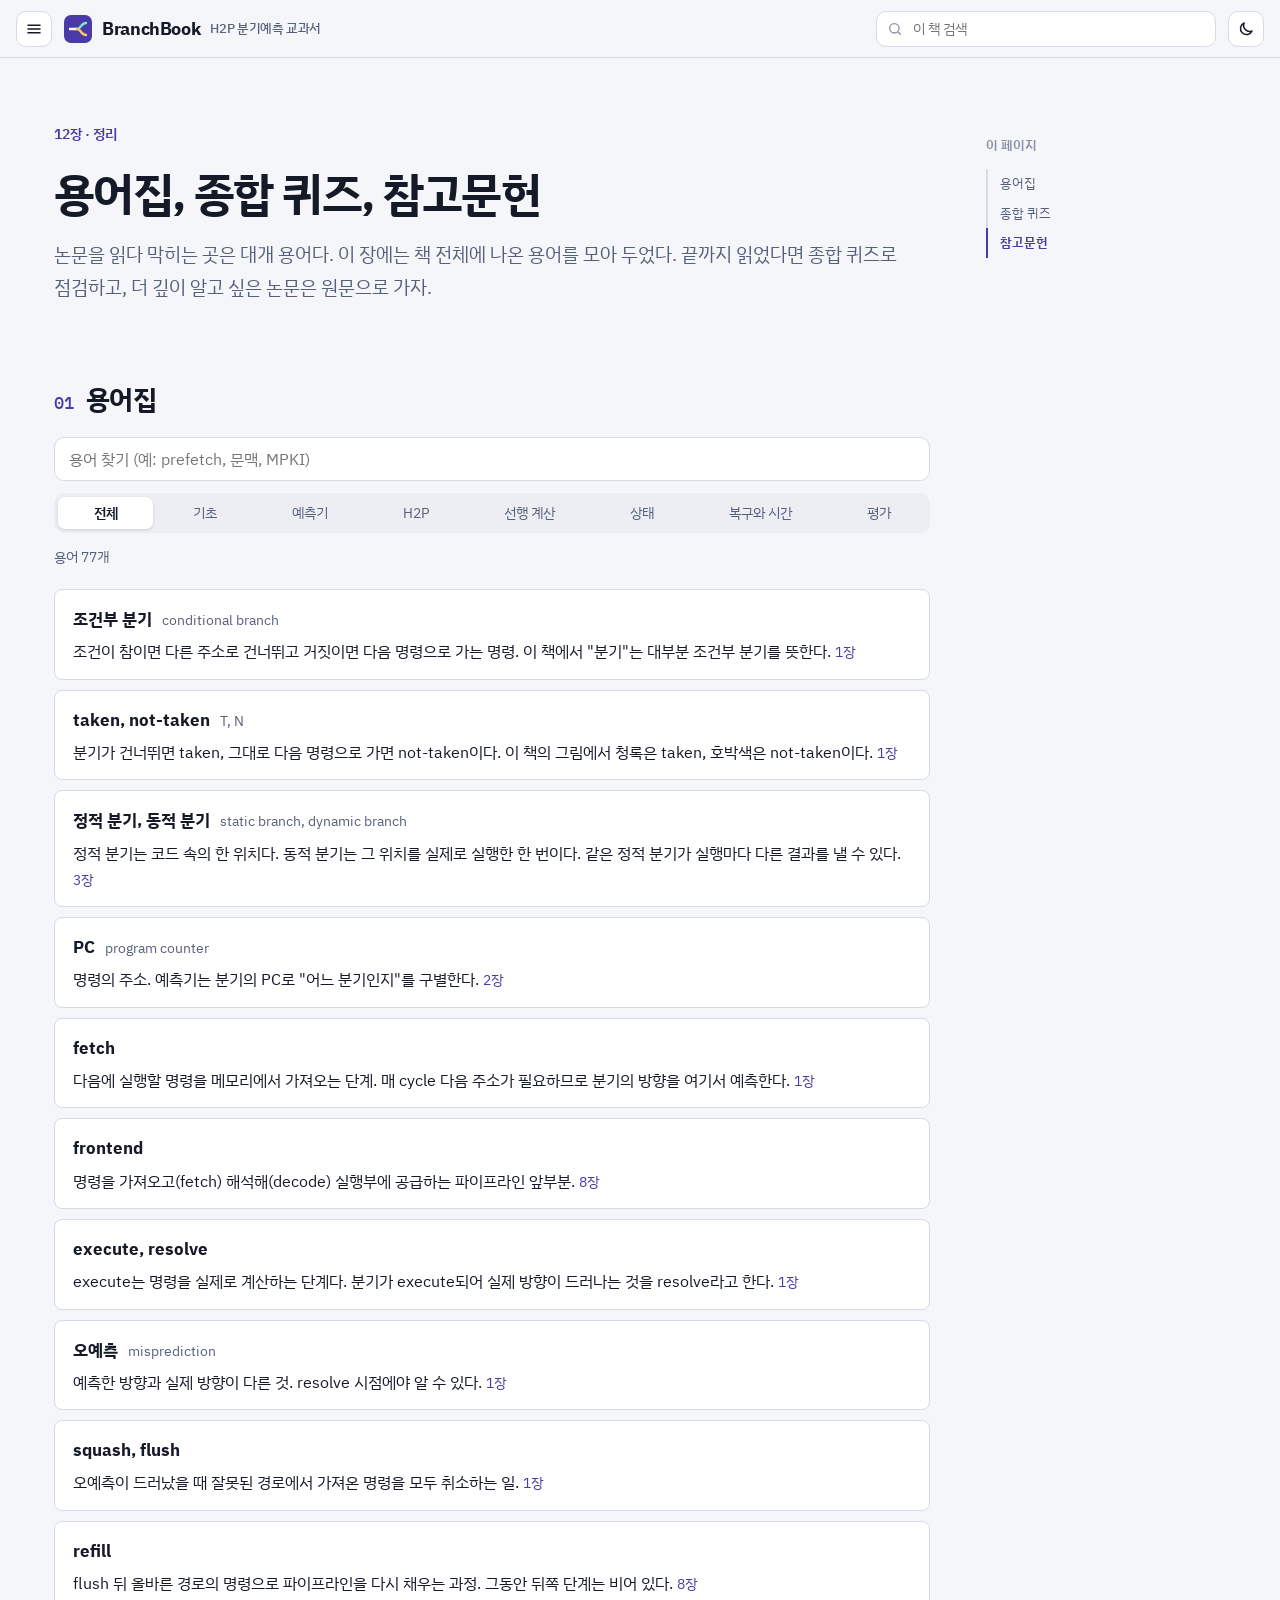
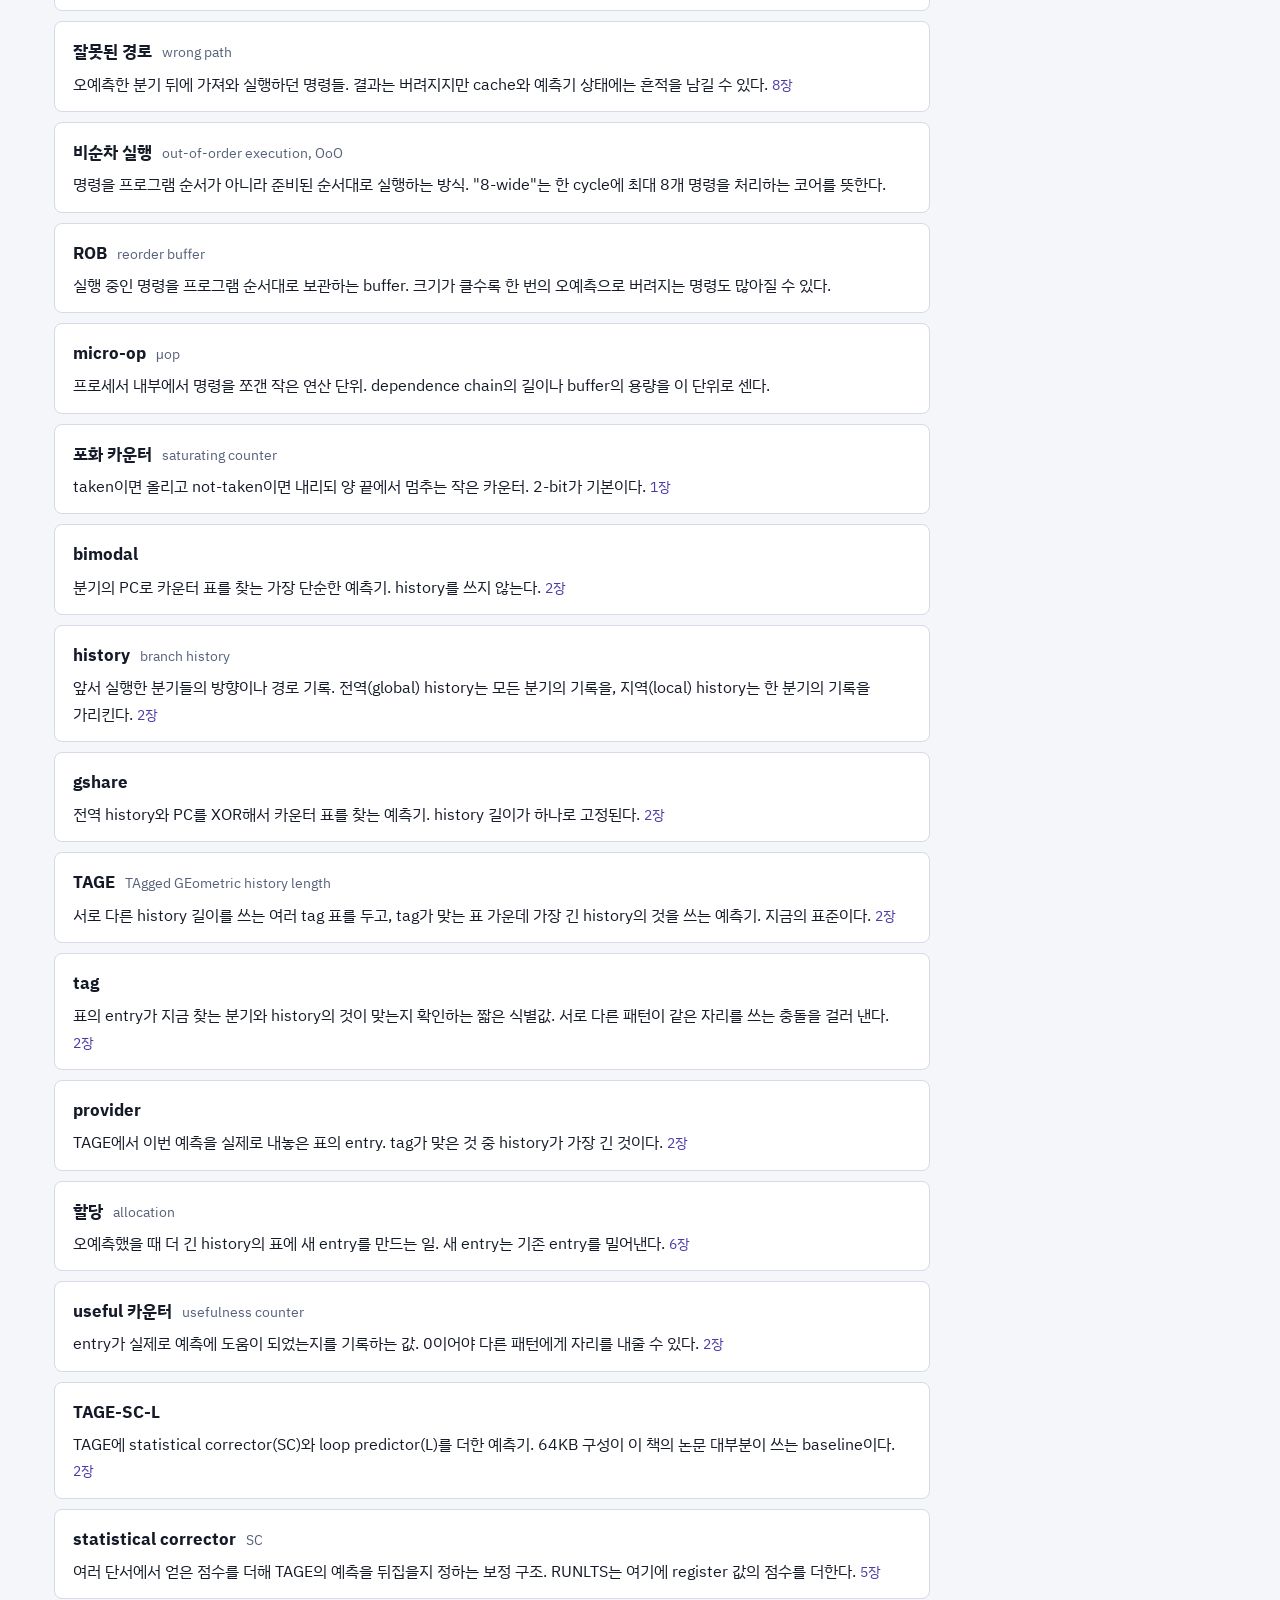
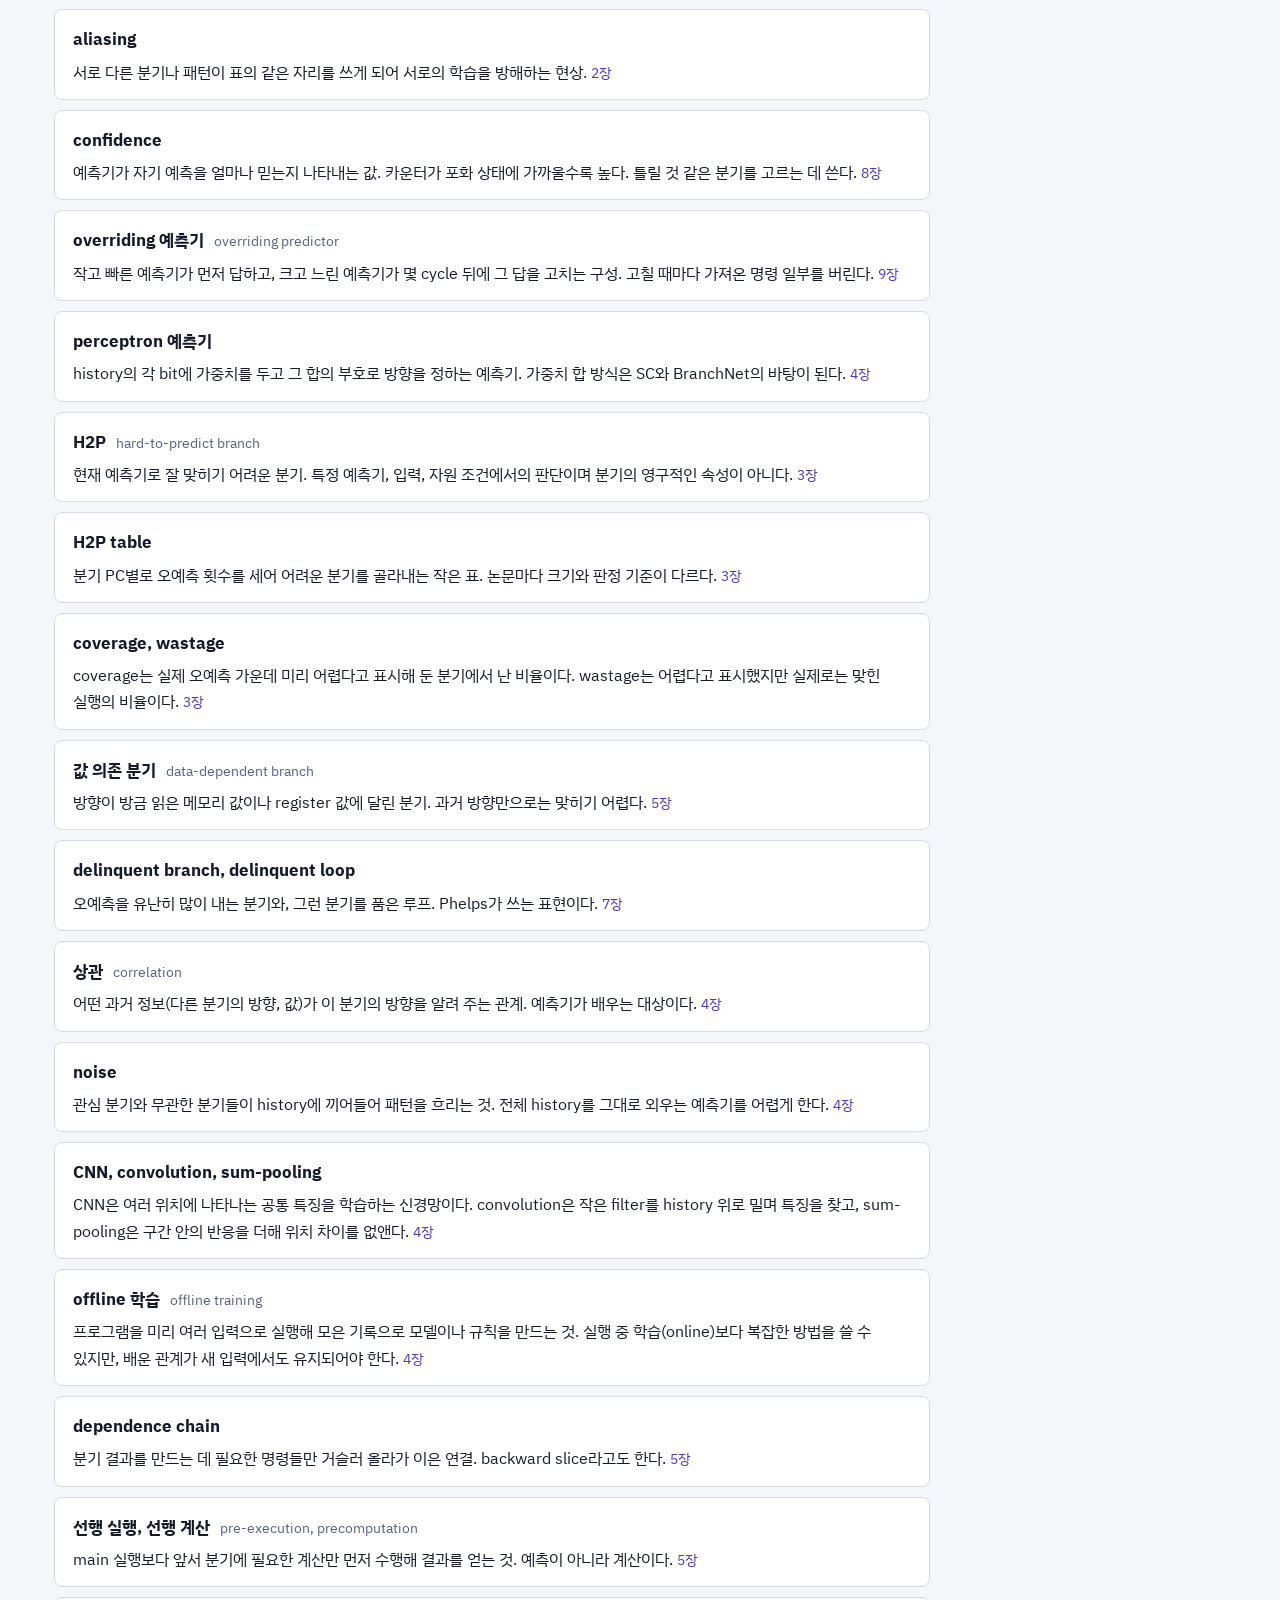
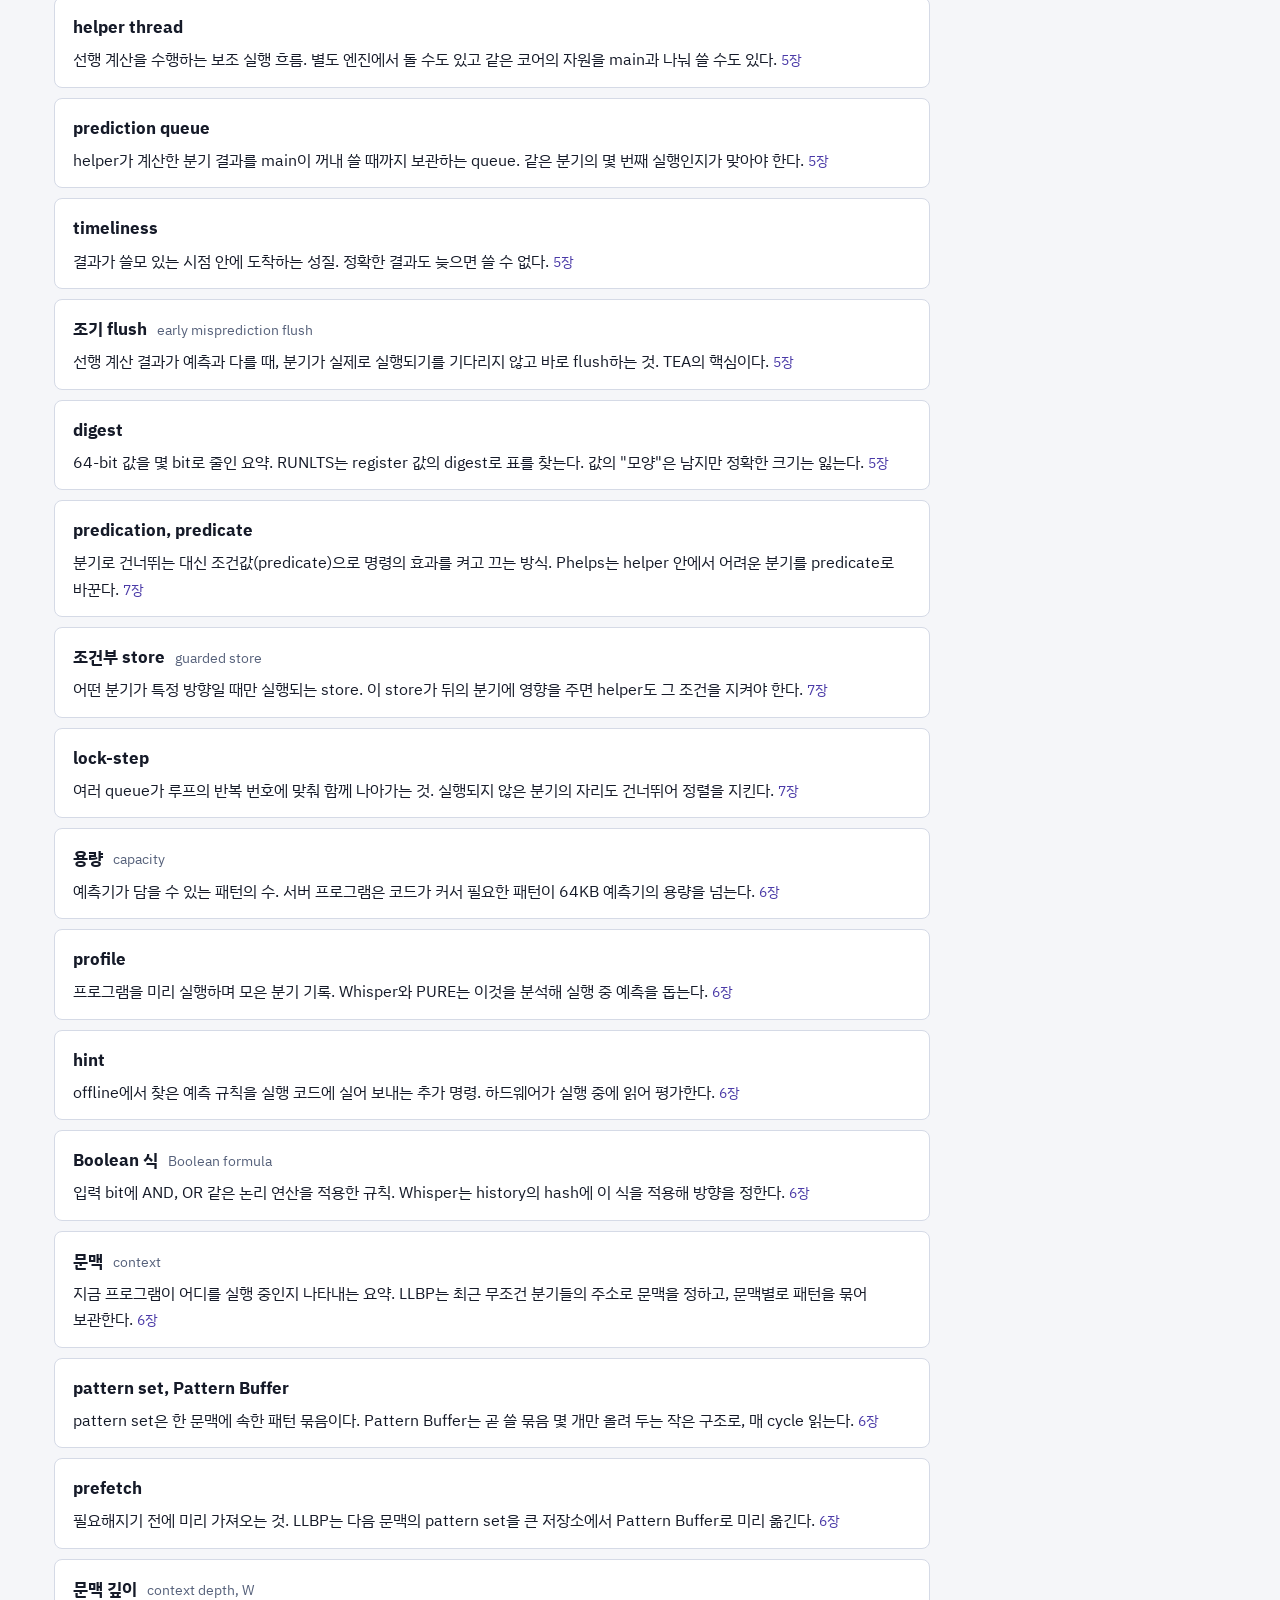
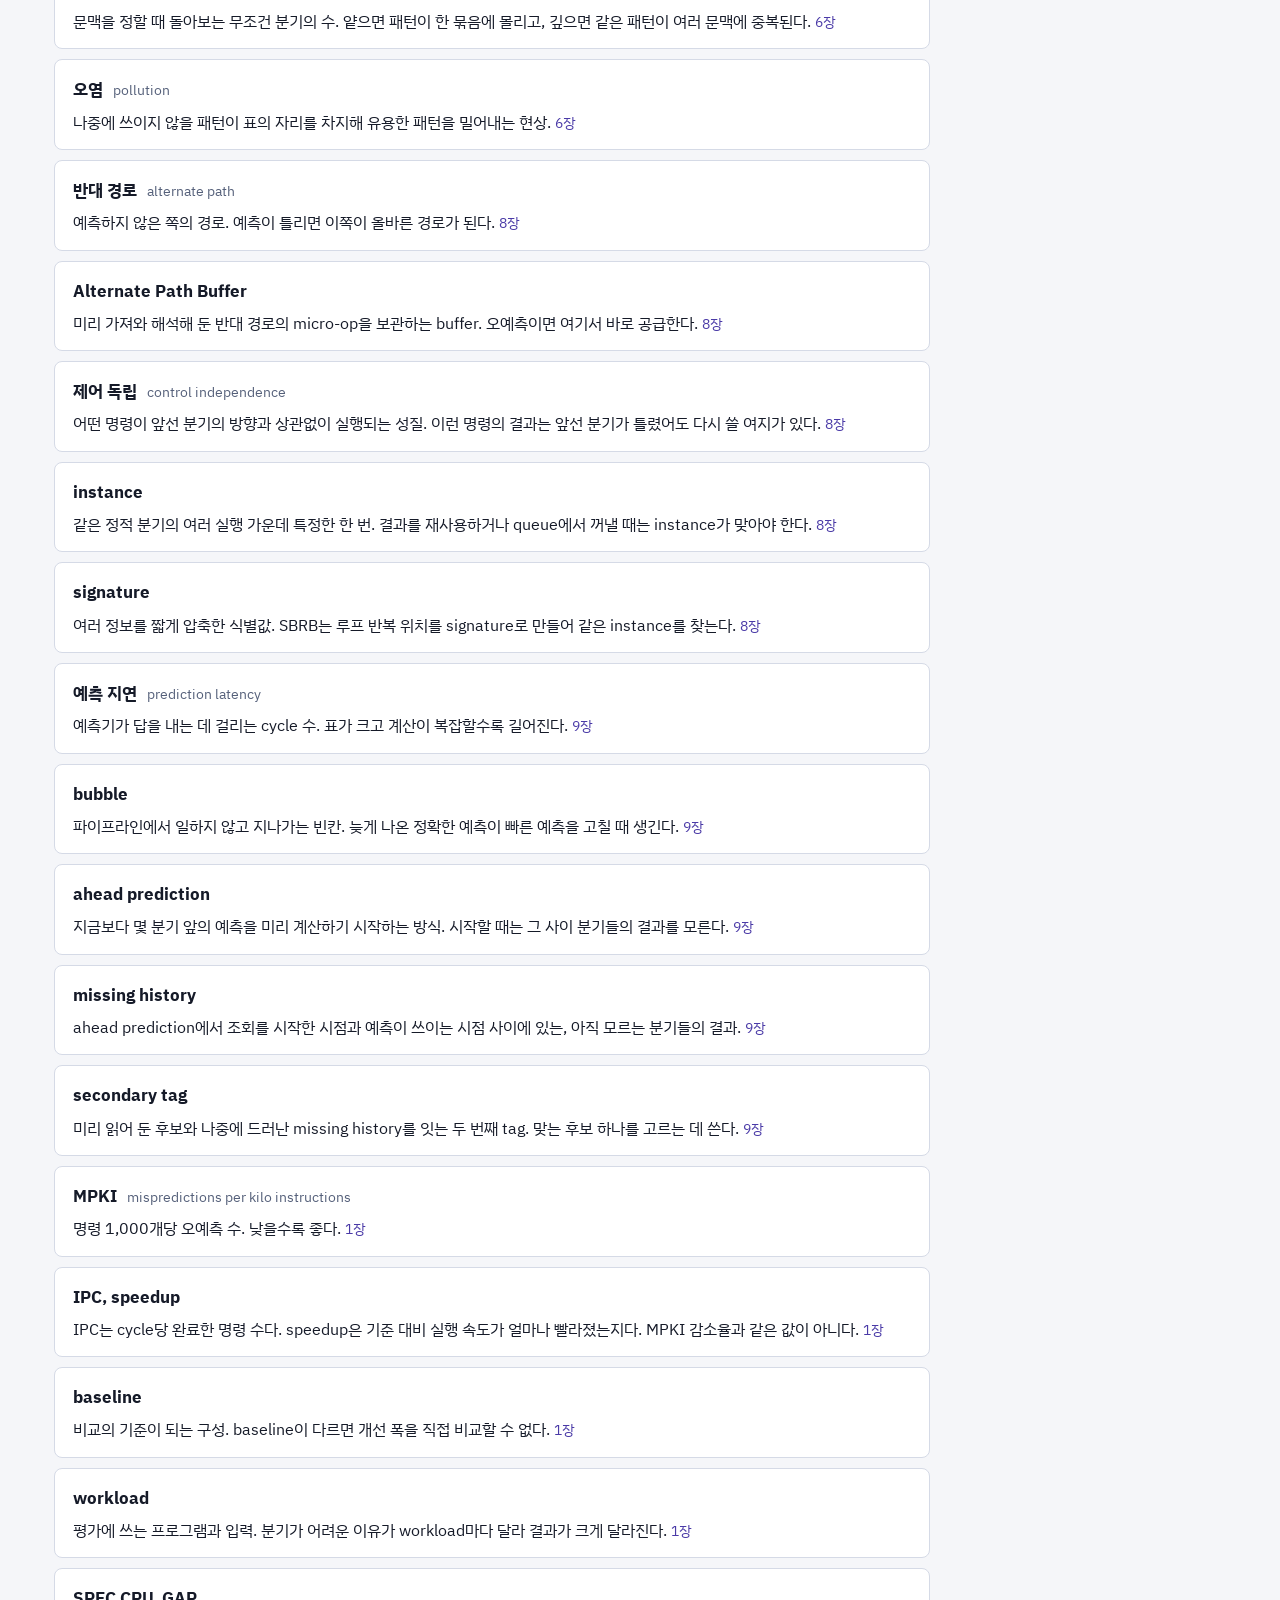
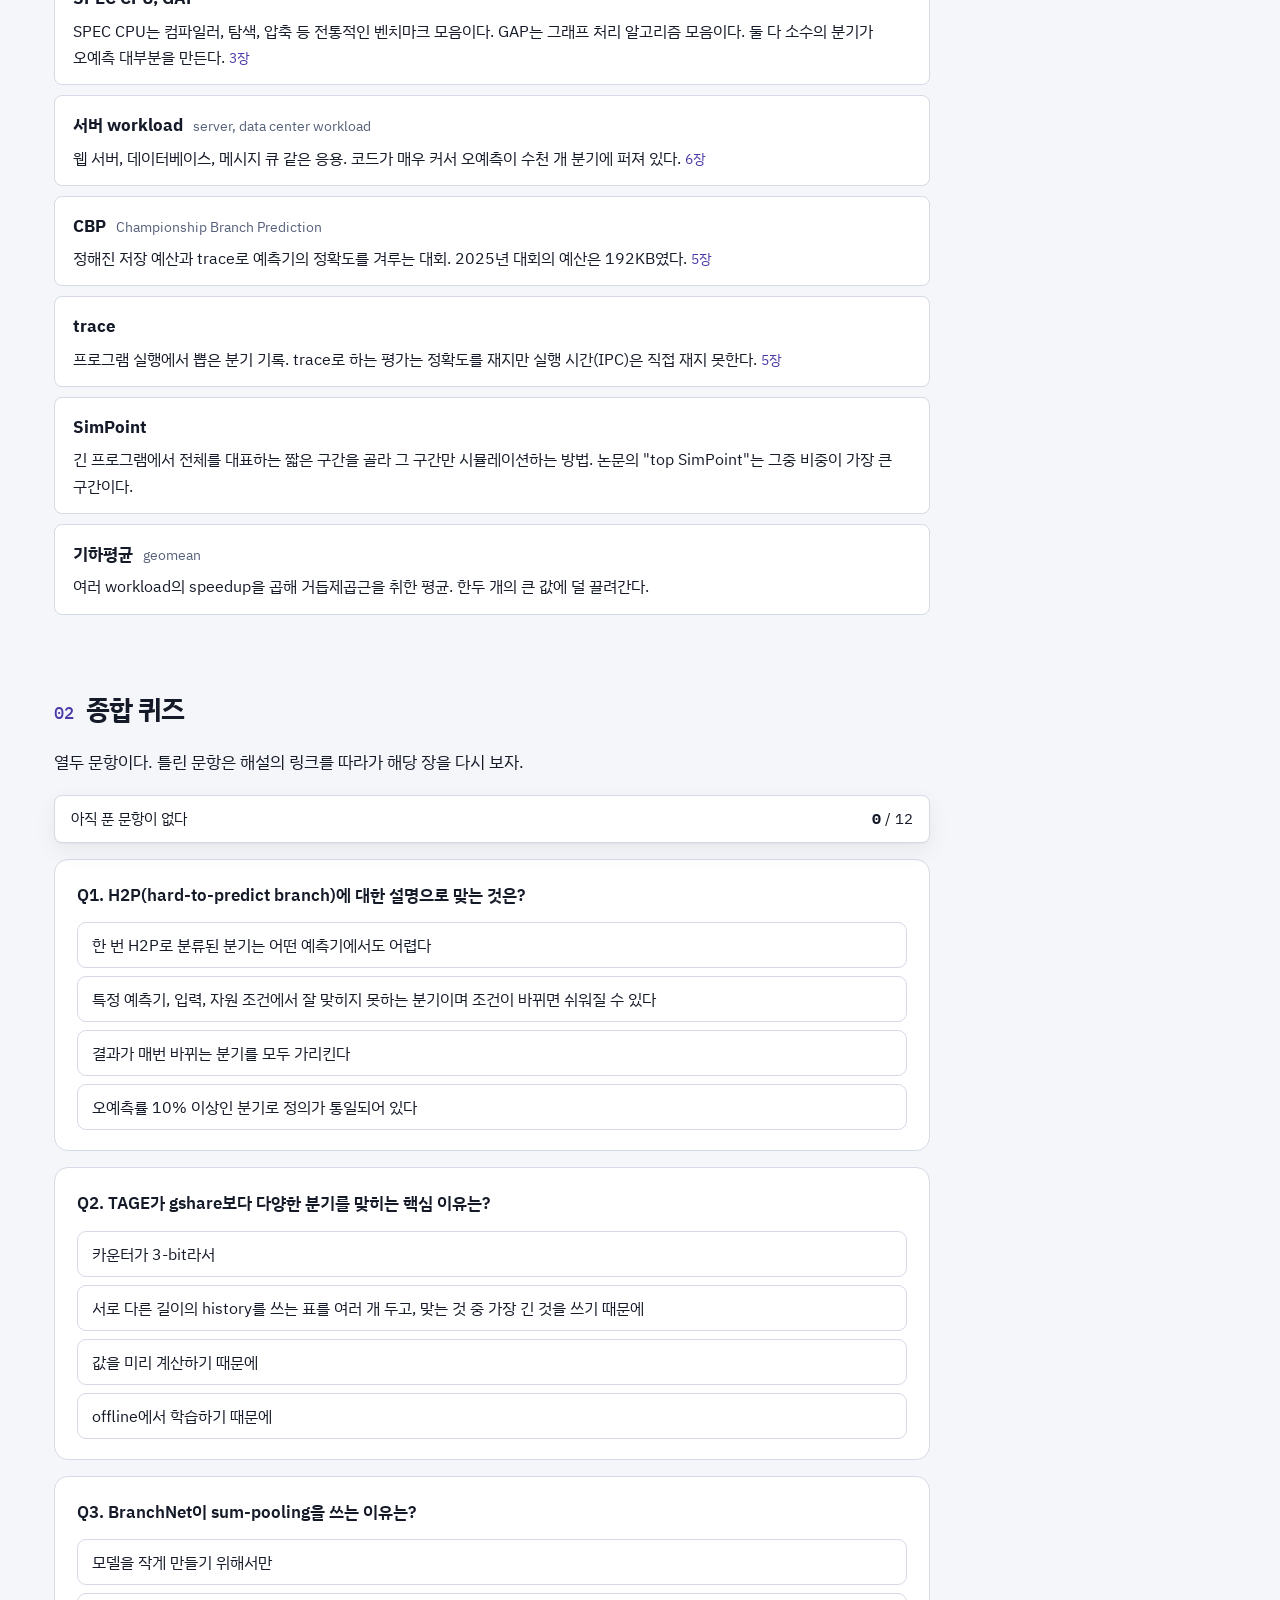
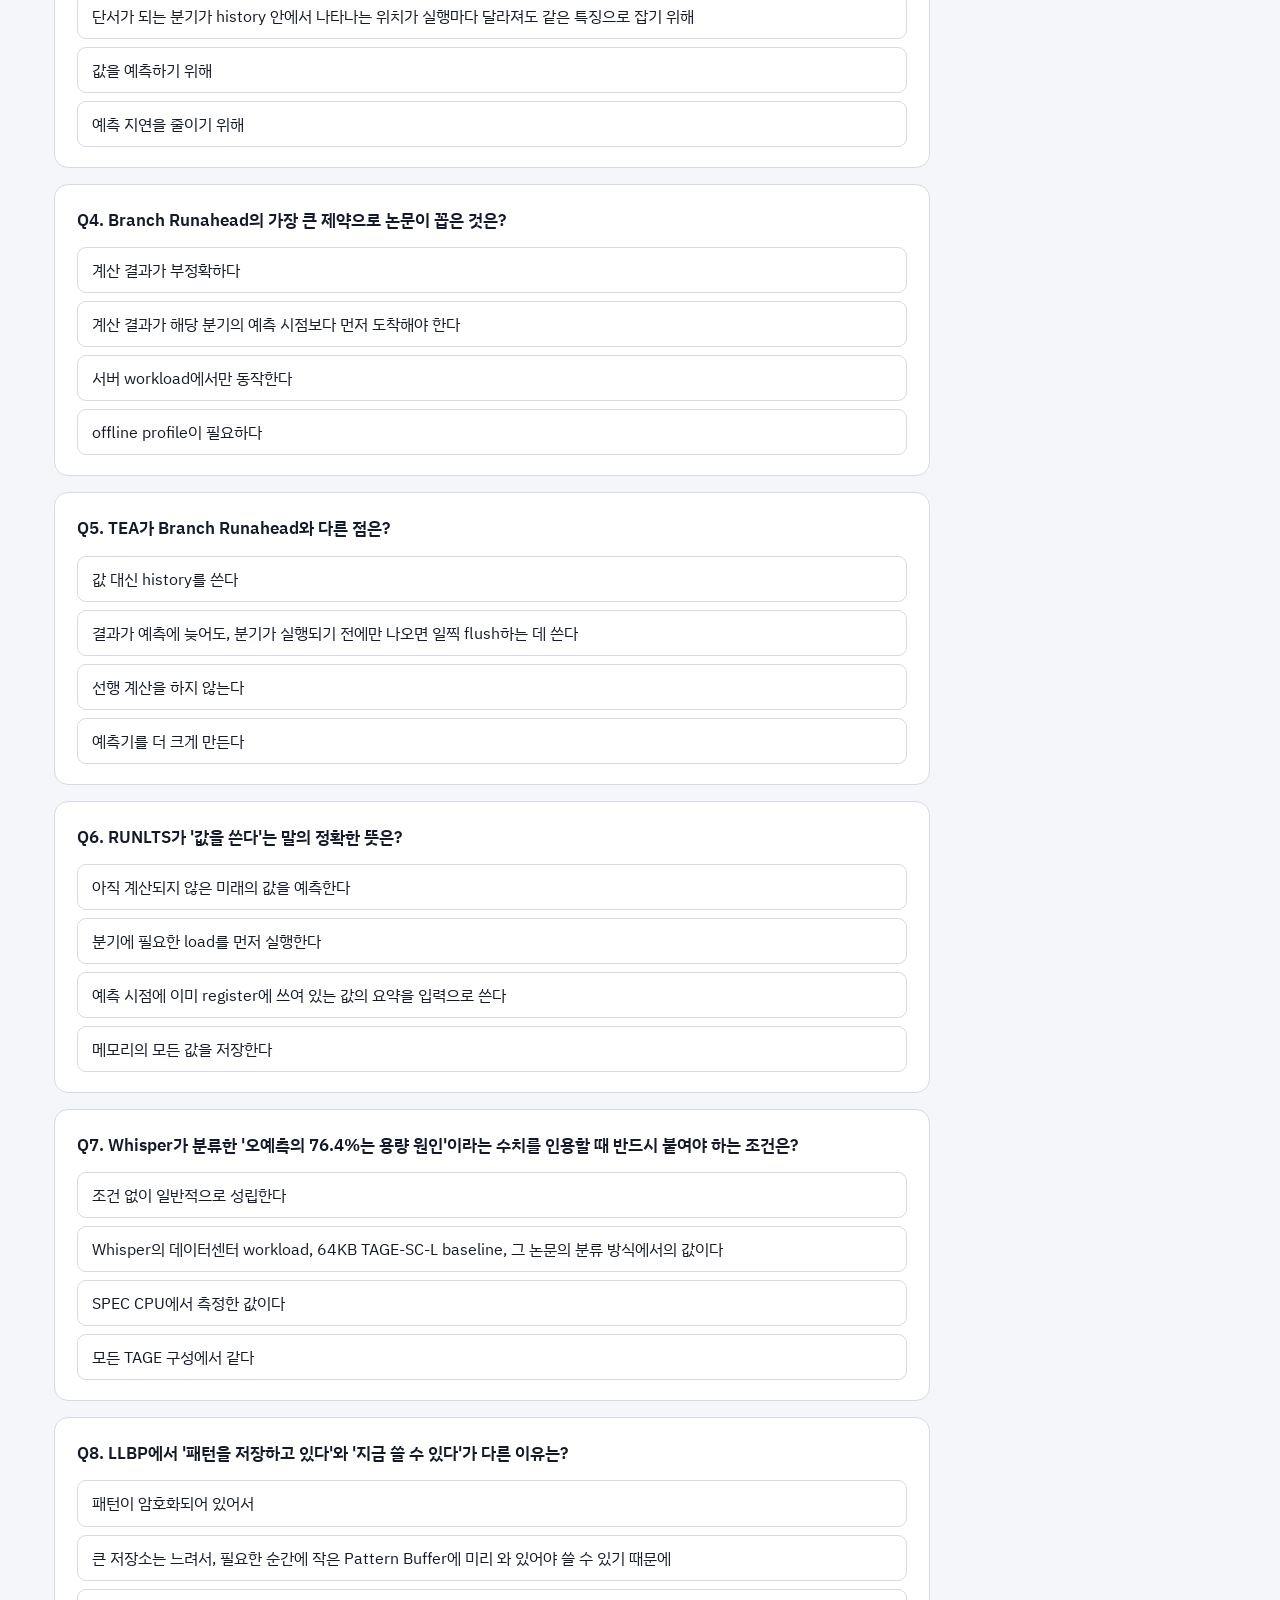
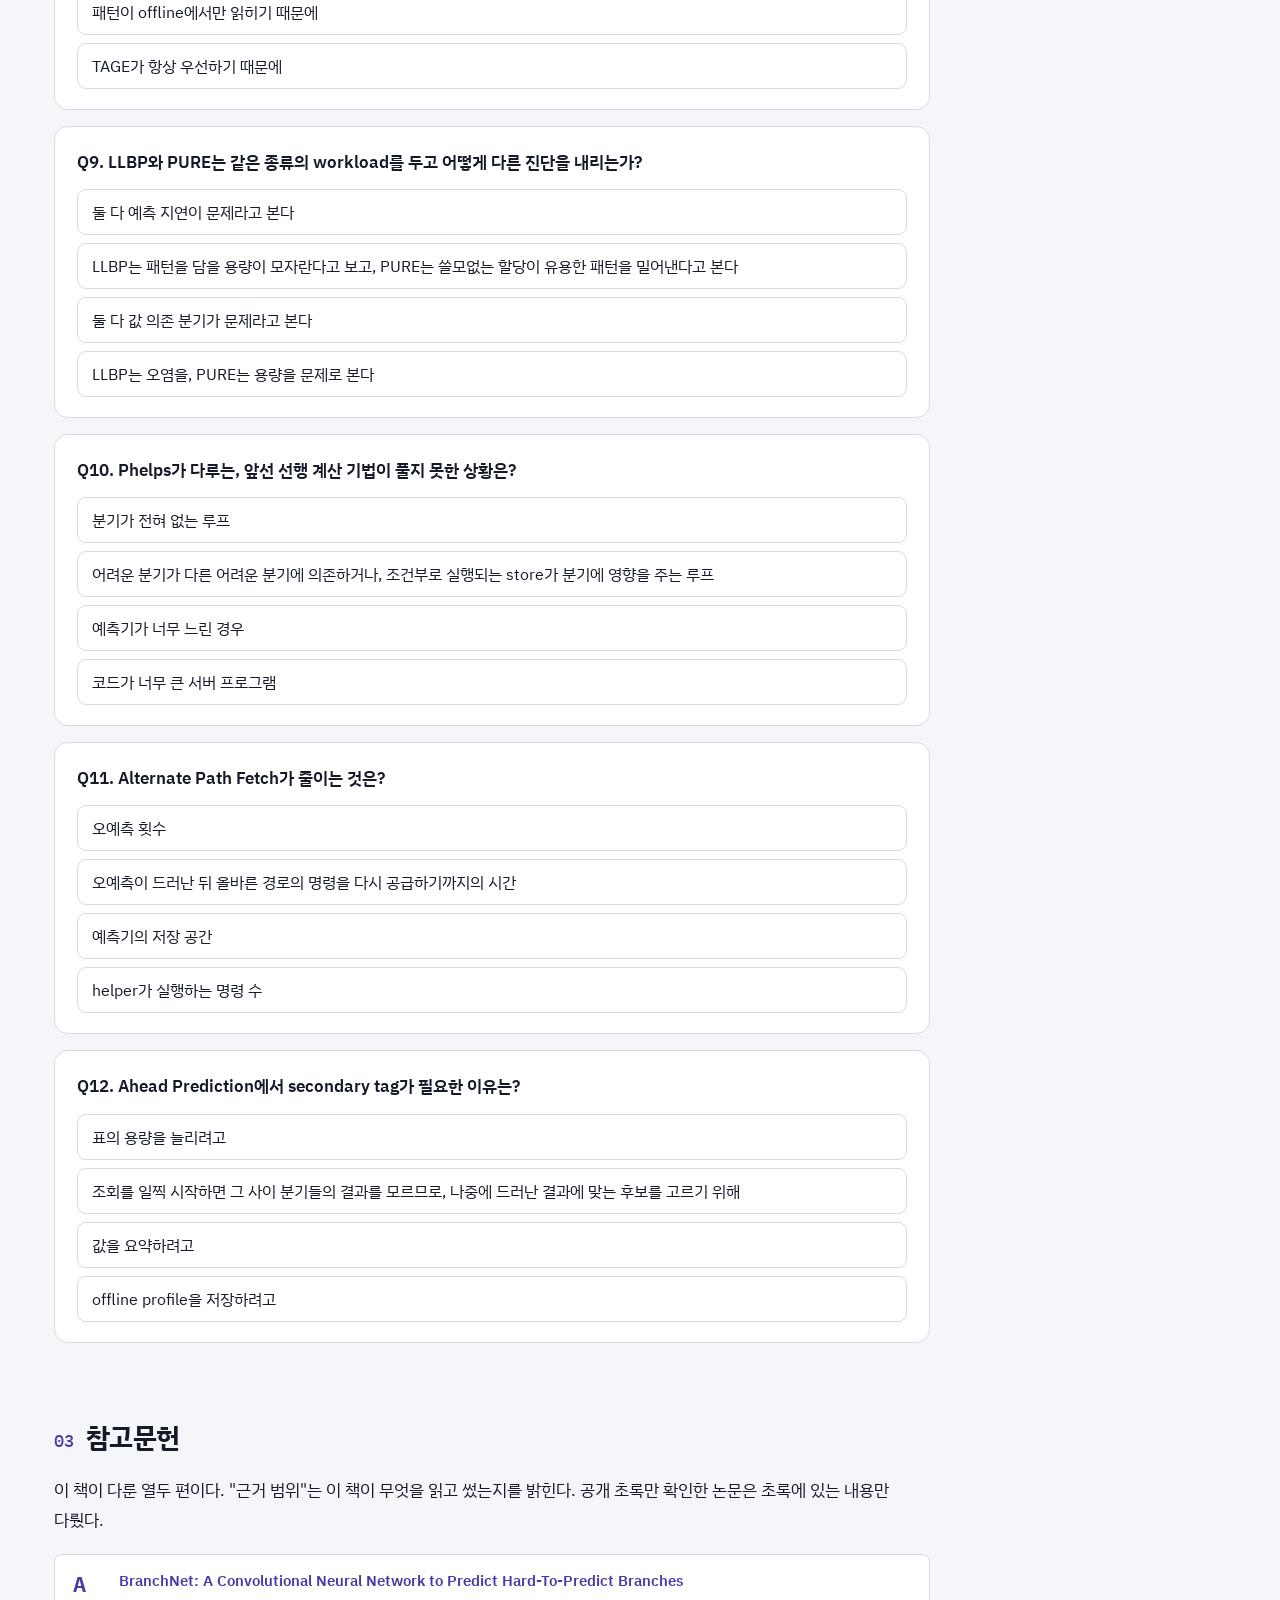
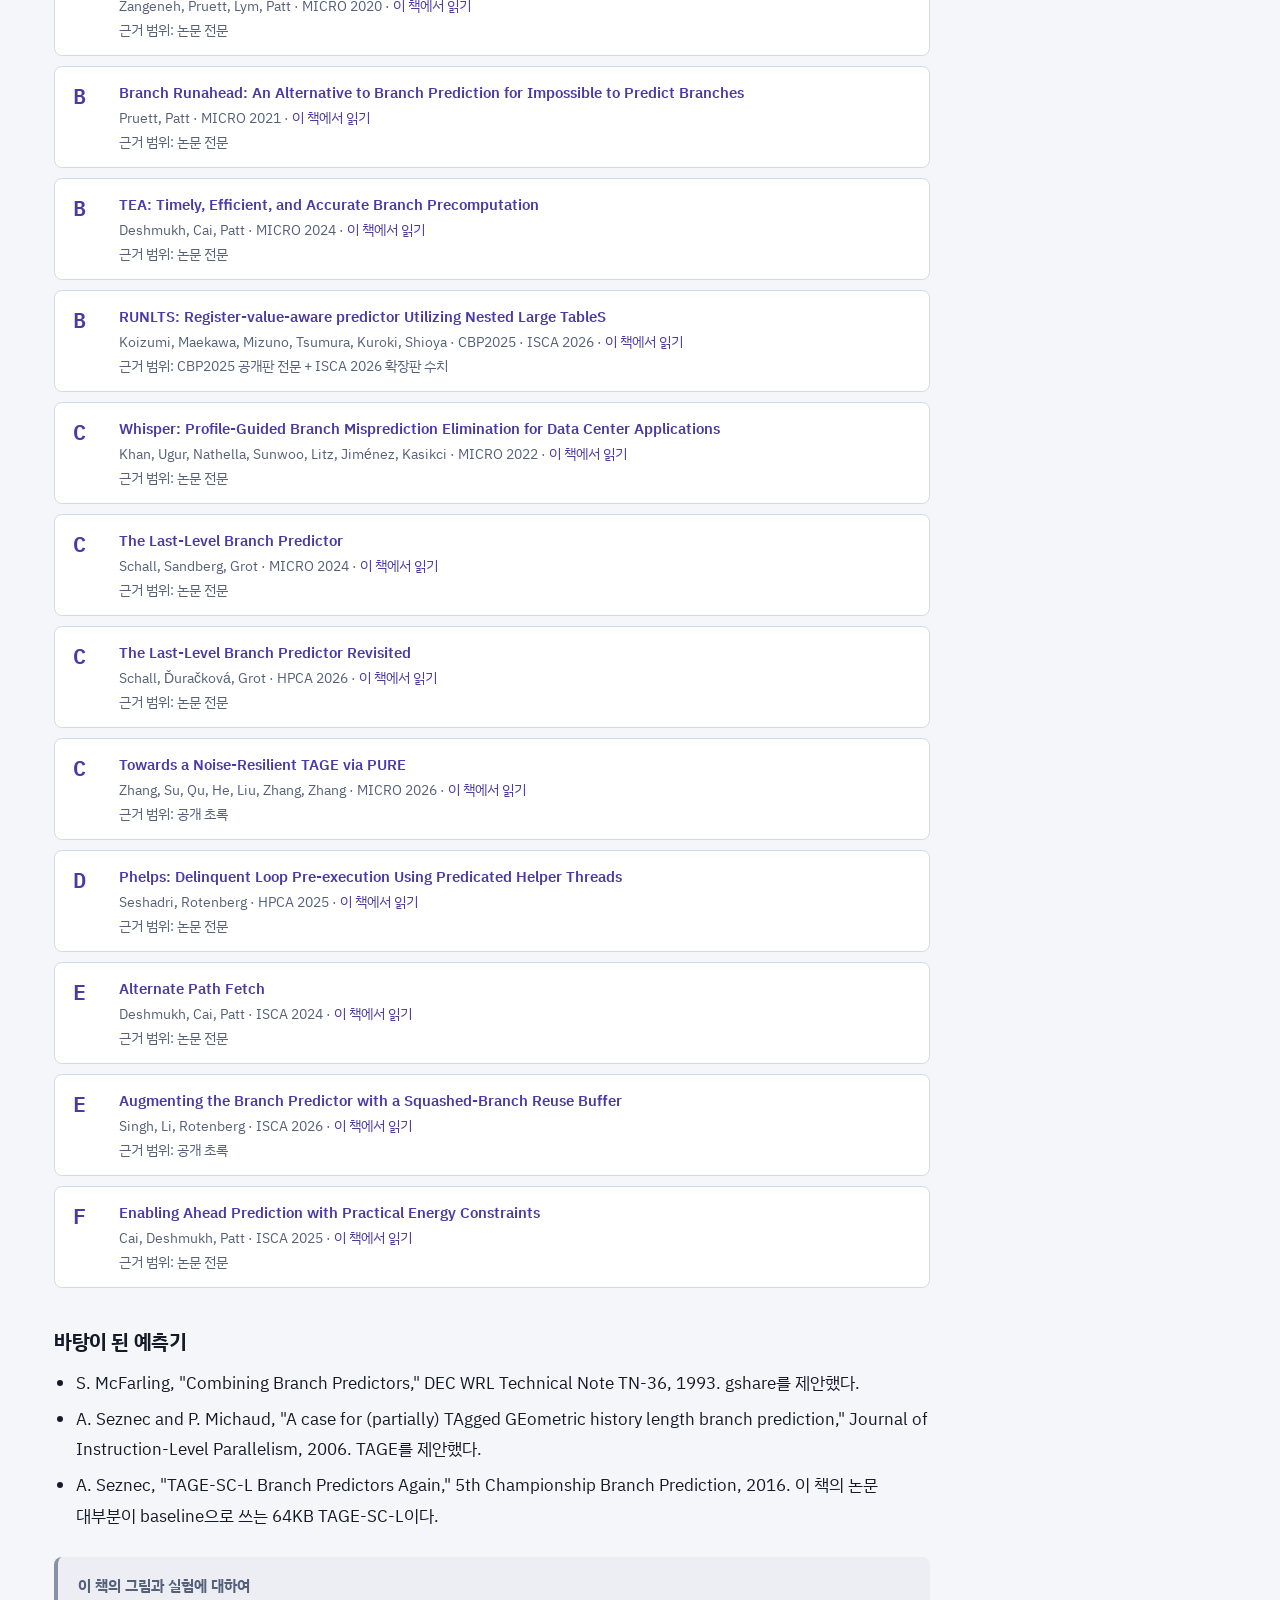
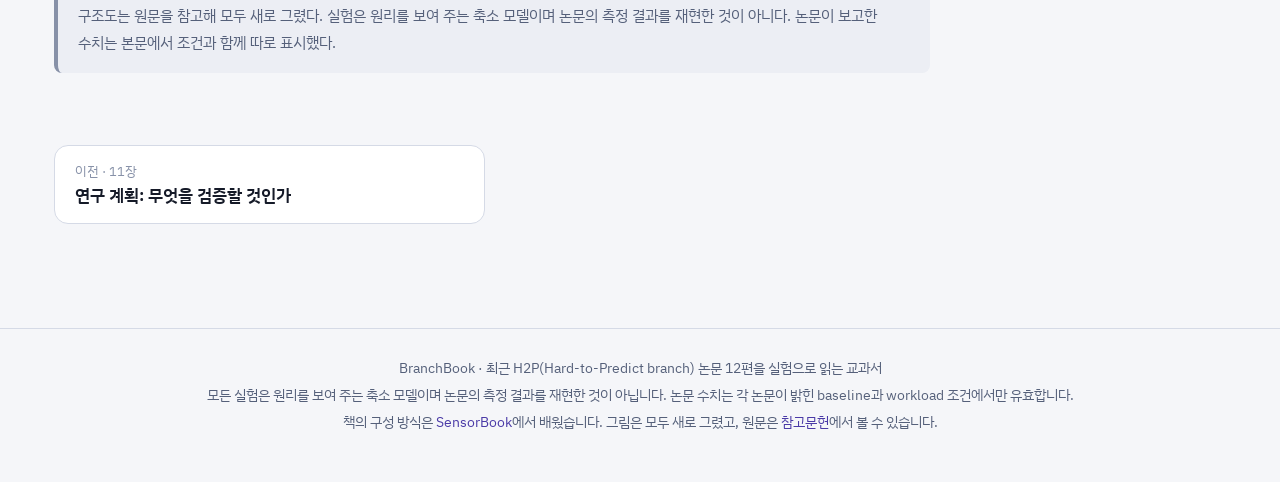
==== commit f7eff3a4: "Add research plan chapter and compiler-assisted branch relation proposal" ====
--- a/chapters/glossary.html
+++ b/chapters/glossary.html
@@ -3,7 +3,7 @@
 <head>
 <meta charset="utf-8">
 <meta name="viewport" content="width=device-width, initial-scale=1">
-<title>11장 · 용어집, 종합 퀴즈, 참고문헌 — BranchBook</title>
+<title>12장 · 용어집, 종합 퀴즈, 참고문헌 — BranchBook</title>
 <meta name="description" content="H2P 분기예측 논문을 읽는 데 필요한 용어 70여 개, 전체 내용을 점검하는 종합 퀴즈, 열두 편의 원문 링크.">
 <link rel="icon" href="../favicon.svg" type="image/svg+xml">
 <link rel="stylesheet" href="../css/style.css">
--- a/css/style.css
+++ b/css/style.css
@@ -292,6 +292,7 @@
 .simulator-controls.inline { flex-direction: row; flex-wrap: wrap; align-items: flex-end; gap: 14px 22px; }
 .simulator-controls.inline .control { flex: 1 1 180px; }
 .control { display: flex; flex-direction: column; gap: 6px; font-size: 14px; color: var(--text-dim); }
+.control[hidden] { display: none; }
 .control > span { display: flex; justify-content: space-between; gap: 10px; align-items: baseline; }
 .control output { font-family: var(--mono); font-size: 13px; color: var(--text); font-weight: 600; white-space: nowrap; }
 .control select { height: 36px; border-radius: 8px; border: 1px solid var(--border); background: var(--elevated); color: var(--text); font: inherit; font-size: 14px; padding: 0 8px; }
